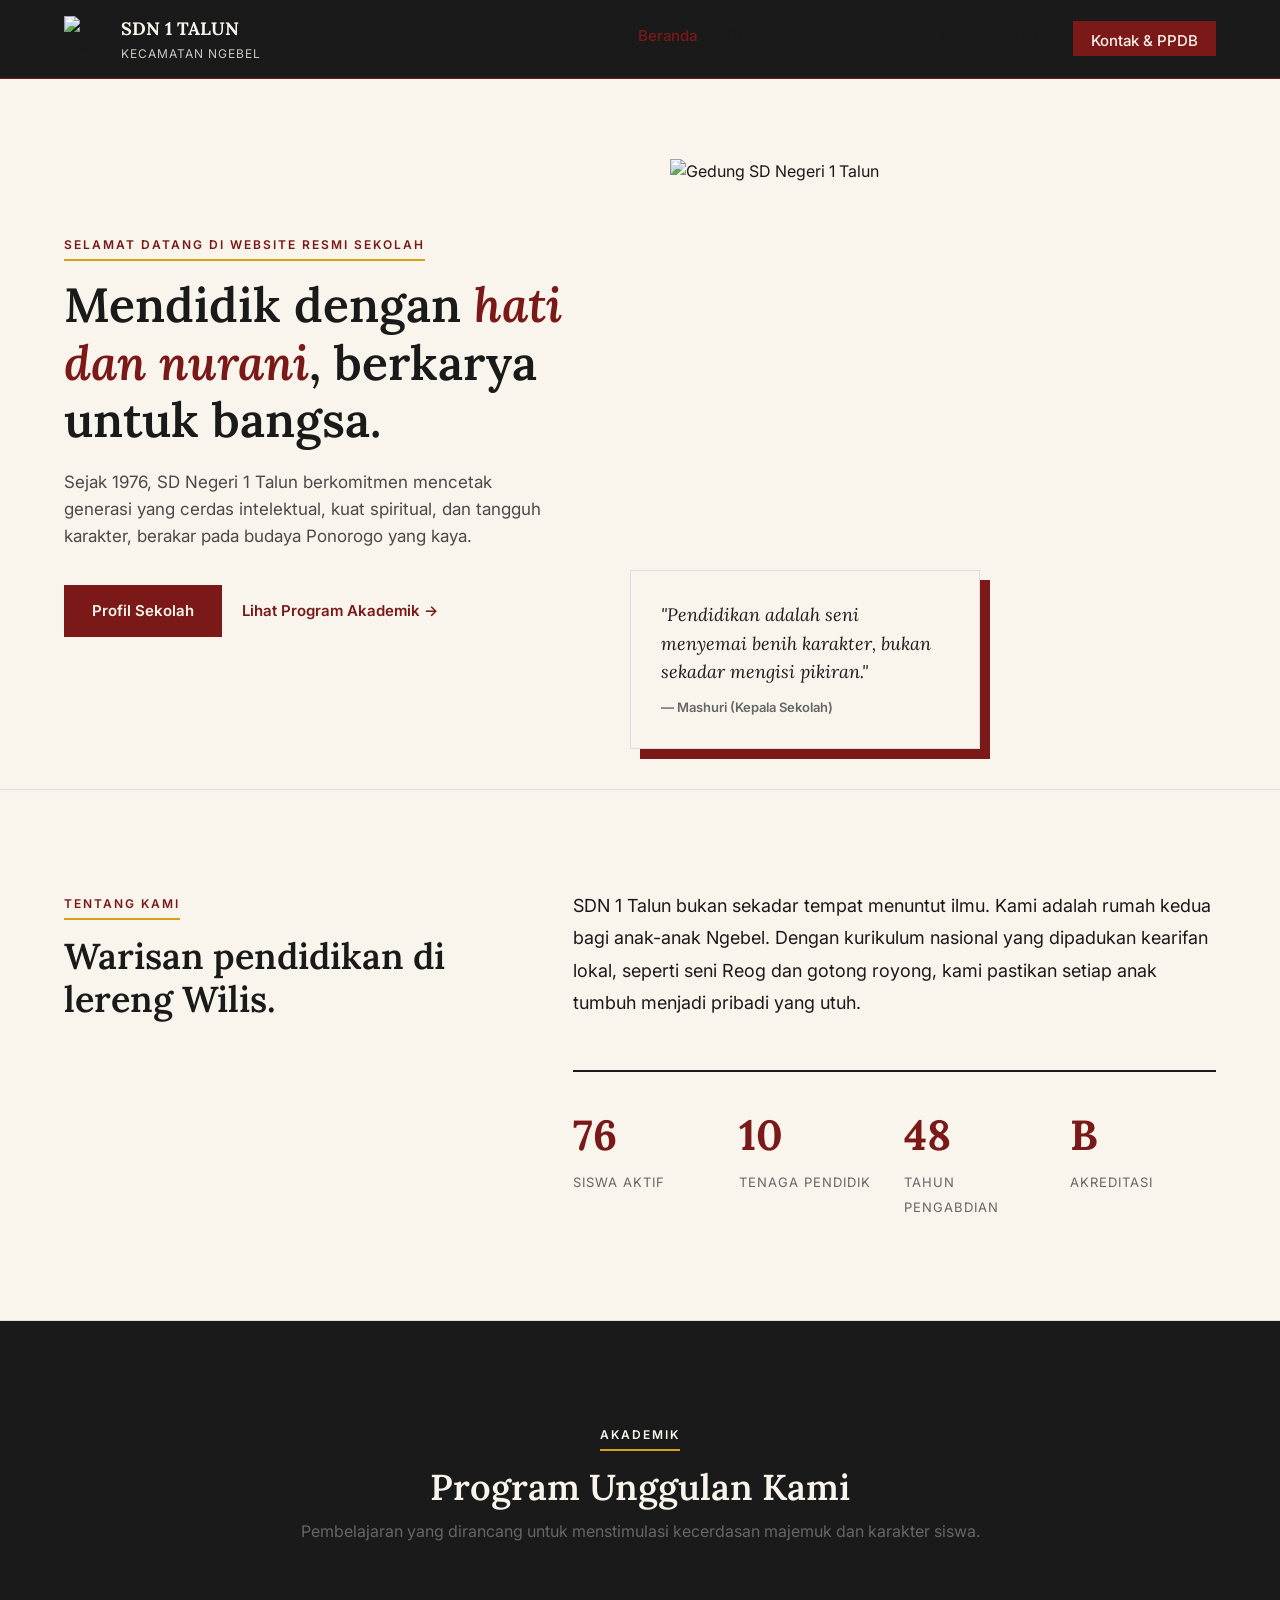
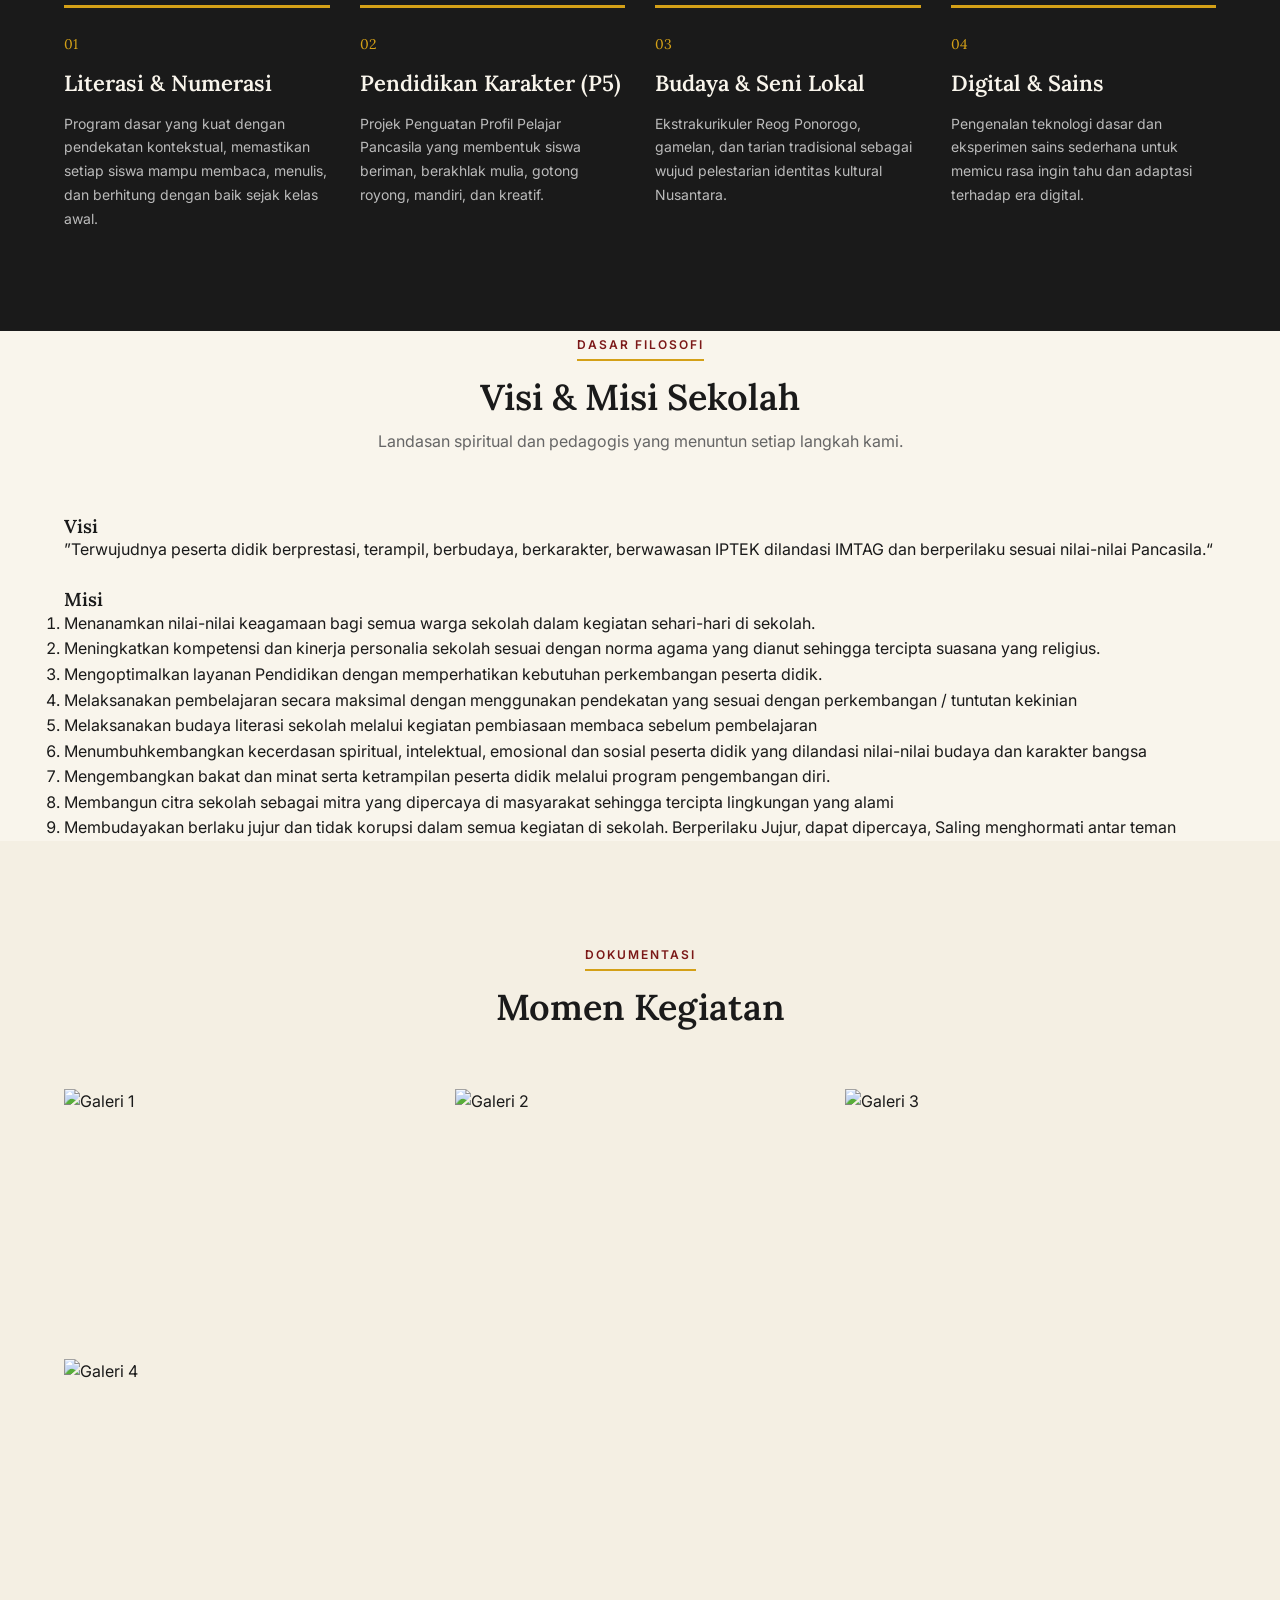
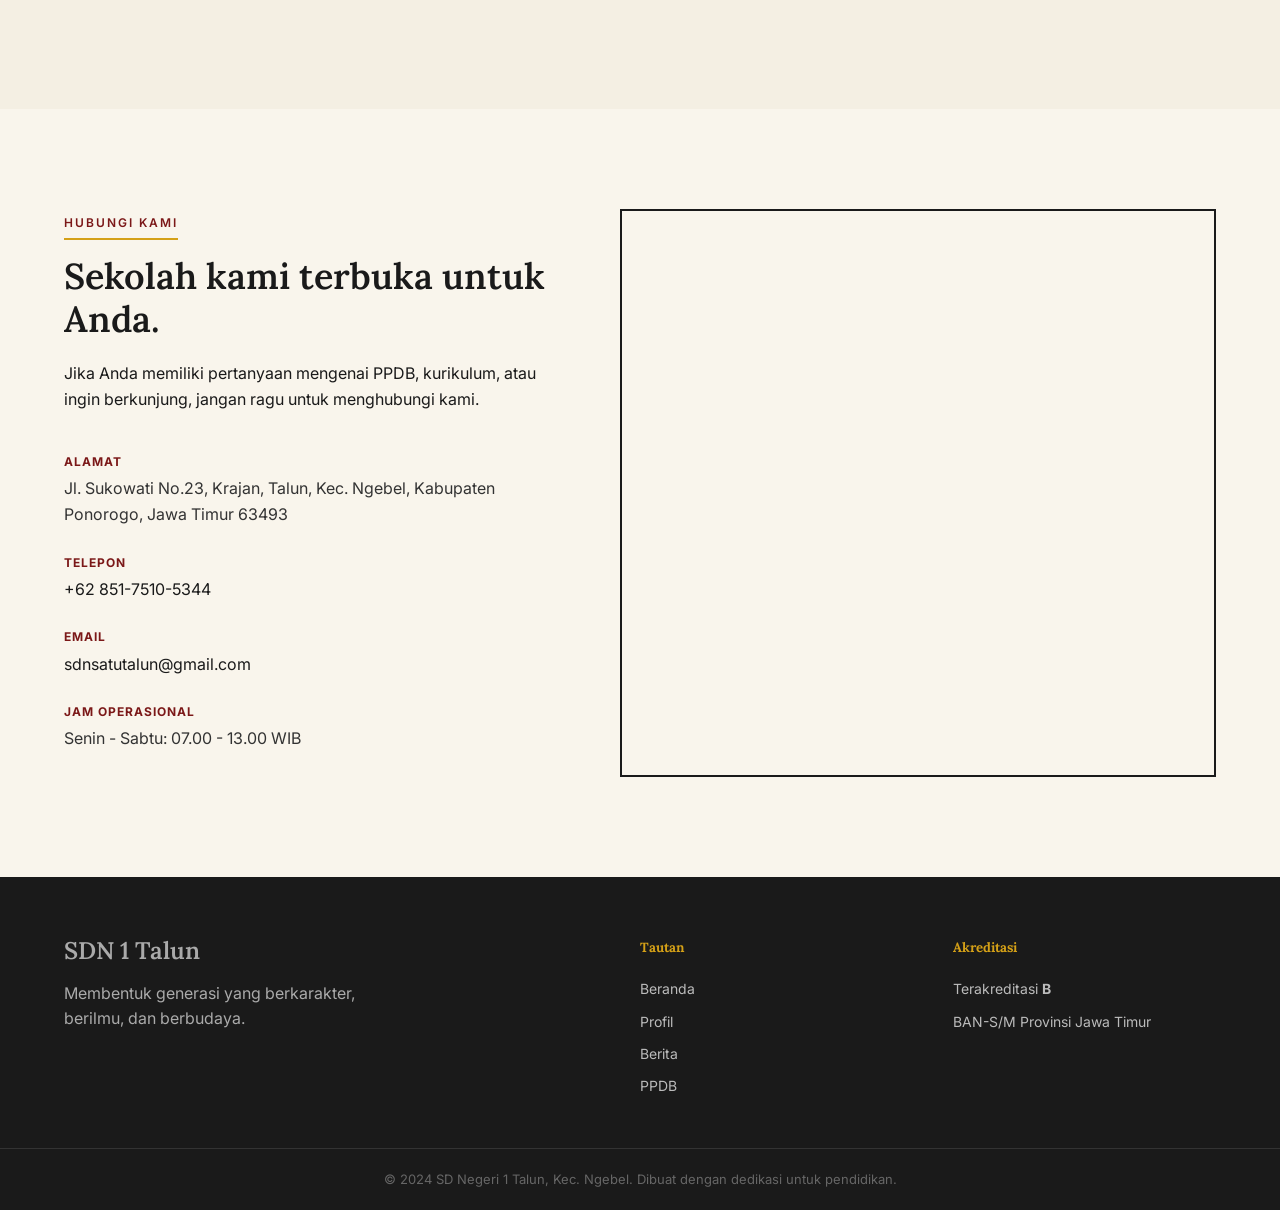
==== index.html @ e132391a "1" ====
<!DOCTYPE html>
<html lang="id">

<head>
    <meta charset="UTF-8">
    <meta name="viewport" content="width=device-width, initial-scale=1.0">
    <title>SDN 1 Talun</title>
    <link rel="shortcut icon" href="https://lh3.googleusercontent.com/sitesv/AG8ngQW7GklNmcKKtQBX5Lgb2UKwhSFupmCoZpFUSxLB5iozH2y2xm9ME1MbkdVJCgBloMUy9-TXyfhgoiQjGH1MMl_TAumVVAb2gvNO-2wnXUWVlOfq5D2-EksTHx06uzEtMQPNWbecD0_1a_1GpFLOr49KL2BVIR-3H0PuNP_QY51zDj7vBJxDh_puuyi-u-I=w16383" type="image/x-icon">
    <link rel="preconnect" href="https://fonts.googleapis.com">
    <link rel="preconnect" href="https://fonts.gstatic.com" crossorigin>
    <link
        href="https://fonts.googleapis.com/css2?family=Lora:ital,wght@0,400;0,500;0,600;0,700;1,400;1,600&family=Inter:wght@300;400;500;600;700&display=swap"
        rel="stylesheet">
    <link rel="stylesheet" href="style.css">
</head>

<body>

    <!-- Header -->
    <header id="header">
        <div class="main-nav">
            <div class="container nav-inner">
                <a href="#" class="brand">
                    <img src="https://lh3.googleusercontent.com/sitesv/AG8ngQW7GklNmcKKtQBX5Lgb2UKwhSFupmCoZpFUSxLB5iozH2y2xm9ME1MbkdVJCgBloMUy9-TXyfhgoiQjGH1MMl_TAumVVAb2gvNO-2wnXUWVlOfq5D2-EksTHx06uzEtMQPNWbecD0_1a_1GpFLOr49KL2BVIR-3H0PuNP_QY51zDj7vBJxDh_puuyi-u-I=w16383" alt="logo">
                    <div class="brand-text">
                        <span class="brand-name">SDN 1 TALUN</span>
                        <span class="brand-sub">Kecamatan Ngebel</span>
                    </div>
                </a>
                <nav class="nav-links" id="navMenu">
                    <a href="#beranda" class="active">Beranda</a>
                    <a href="#profil">Profil</a>
                    <a href="#akademik">Akademik</a>
                    <a href="#visi-misi">Visi & Misi</a>
                    <a href="#galeri">Galeri</a>
                    <a href="#kontak" class="btn-nav-cta">Kontak & PPDB</a>
                </nav>
                <button id="menuToggle" class="menu-toggle" aria-label="Menu">
                    <span></span><span></span><span></span>
                </button>
            </div>
        </div>
    </header>

    <!-- Hero -->
    <section id="beranda" class="hero">
        <div class="container hero-grid">
            <div class="hero-text">
                <span class="eyebrow">Selamat Datang di Website Resmi Sekolah</span>
                <h1>Mendidik dengan <span class="serif-italic">hati dan nurani</span>, berkarya untuk bangsa.</h1>
                <p>Sejak 1976, SD Negeri 1 Talun berkomitmen mencetak generasi yang cerdas intelektual, kuat spiritual,
                    dan tangguh karakter, berakar pada budaya Ponorogo yang kaya.</p>
                <div class="hero-actions">
                    <a href="#profil" class="btn-primary">Profil Sekolah</a>
                    <a href="#akademik" class="btn-text">Lihat Program Akademik →</a>
                </div>
            </div>
            <div class="hero-visual">
                <img src="https://picsum.photos/seed/sdn-talun-building/800/900.jpg" alt="Gedung SD Negeri 1 Talun"
                    class="hero-img-main">
                <div class="hero-quote-card">
                    <p class="quote-text">"Pendidikan adalah seni menyemai benih karakter, bukan sekadar mengisi
                        pikiran."</p>
                    <p class="quote-author">— Mashuri (Kepala Sekolah)</p>
                </div>
            </div>
        </div>
    </section>

    <!-- Intro & Stats -->
    <section id="profil" class="intro-section">
        <div class="container">
            <div class="intro-grid">
                <div class="intro-left">
                    <span class="section-tag">Tentang Kami</span>
                    <h2>Warisan pendidikan di lereng Wilis.</h2>
                </div>
                <div class="intro-right">
                    <p>SDN 1 Talun bukan sekadar tempat menuntut ilmu. Kami adalah rumah kedua bagi anak-anak Ngebel.
                        Dengan kurikulum nasional yang dipadukan kearifan lokal, seperti seni Reog dan gotong royong, kami
                        pastikan setiap anak tumbuh menjadi pribadi yang utuh.</p>
                    <div class="stats-row">
                        <div class="stat-item">
                            <span class="stat-num" data-target="136">0</span>
                            <span class="stat-label">Siswa Aktif</span>
                        </div>
                        <div class="stat-item">
                            <span class="stat-num" data-target="10">0</span>
                            <span class="stat-label">Tenaga Pendidik</span>
                        </div>
                        <div class="stat-item">
                            <span class="stat-num" data-target="48">0</span>
                            <span class="stat-label">Tahun Pengabdian</span>
                        </div>
                        <div class="stat-item">
                            <span class="stat-static">B</span>
                            <span class="stat-label">Akreditasi</span>
                        </div>
                    </div>
                </div>
            </div>
        </div>
    </section>

    <!-- Akademik / Program -->
    <section id="akademik" class="academic-section">
        <div class="container">
            <div class="section-header">
                <span class="section-tag">Akademik</span>
                <h2>Program Unggulan Kami</h2>
                <p>Pembelajaran yang dirancang untuk menstimulasi kecerdasan majemuk dan karakter siswa.</p>
            </div>

            <div class="program-grid">
                <article class="program-item">
                    <span class="program-num">01</span>
                    <h3>Literasi & Numerasi</h3>
                    <p>Program dasar yang kuat dengan pendekatan kontekstual, memastikan setiap siswa mampu membaca,
                        menulis, dan berhitung dengan baik sejak kelas awal.</p>
                </article>
                <article class="program-item">
                    <span class="program-num">02</span>
                    <h3>Pendidikan Karakter (P5)</h3>
                    <p>Projek Penguatan Profil Pelajar Pancasila yang membentuk siswa beriman, berakhlak mulia, gotong
                        royong, mandiri, dan kreatif.</p>
                </article>
                <article class="program-item">
                    <span class="program-num">03</span>
                    <h3>Budaya & Seni Lokal</h3>
                    <p>Ekstrakurikuler Reog Ponorogo, gamelan, dan tarian tradisional sebagai wujud pelestarian
                        identitas kultural Nusantara.</p>
                </article>
                <article class="program-item">
                    <span class="program-num">04</span>
                    <h3>Digital & Sains</h3>
                    <p>Pengenalan teknologi dasar dan eksperimen sains sederhana untuk memicu rasa ingin tahu dan
                        adaptasi terhadap era digital.</p>
                </article>
            </div>
        </div>
    </section>

    <!-- VISI MISI -->
    <section id="visi-misi" class="vm-section">
        <div class="container">
            <div class="section-header">
                <span class="section-tag">Dasar Filosofi</span>
                <h2>Visi & Misi Sekolah</h2>
                <p>Landasan spiritual dan pedagogis yang menuntun setiap langkah kami.</p>
            </div>
            <div class="vm-grid">
                <div class="vm-card">
                    <h3>Visi</h3>
                    <p>”Terwujudnya peserta didik berprestasi, terampil, berbudaya, berkarakter, berwawasan IPTEK dilandasi IMTAG dan berperilaku sesuai nilai-nilai Pancasila.“ </p>
                </div><br>
                <div class="vm-card">
                    <h3>Misi</h3>
                    <ol>
                        <li>Menanamkan nilai-nilai keagamaan bagi semua warga sekolah dalam kegiatan sehari-hari di sekolah.</li>
                        <li>Meningkatkan kompetensi dan kinerja personalia sekolah sesuai dengan norma agama yang dianut sehingga tercipta suasana yang religius.</li>
                        <li>Mengoptimalkan layanan Pendidikan dengan memperhatikan kebutuhan perkembangan peserta didik.</li>
                        <li>Melaksanakan pembelajaran secara maksimal dengan menggunakan pendekatan yang sesuai dengan perkembangan / tuntutan kekinian</li>
                        <li>Melaksanakan budaya literasi sekolah melalui kegiatan pembiasaan membaca sebelum pembelajaran</li>
                        <li>Menumbuhkembangkan kecerdasan spiritual, intelektual, emosional dan sosial peserta didik yang dilandasi nilai-nilai budaya dan karakter bangsa</li>
                        <li>Mengembangkan bakat dan minat serta ketrampilan peserta didik melalui program pengembangan diri.</li>
                        <li>Membangun citra sekolah sebagai mitra yang dipercaya di masyarakat sehingga tercipta lingkungan yang alami</li>
                        <li>Membudayakan berlaku jujur dan tidak korupsi dalam semua kegiatan di sekolah. Berperilaku Jujur, dapat dipercaya, Saling menghormati antar teman</li>
                    </ol>
                </div>
            </div>
        </div>
    </section>

    <!-- Galeri -->
    <section id="galeri" class="gallery-section">
        <div class="container">
            <div class="section-header">
                <span class="section-tag">Dokumentasi</span>
                <h2>Momen Kegiatan</h2>
            </div>
            <div class="gallery-grid">
                <div class="gallery-item"><img src="img/1.png" alt="Galeri 1"></div>
                <div class="gallery-item"><img src="https://picsum.photos/seed/gal-2/600/400.jpg" alt="Galeri 2"></div>
                <div class="gallery-item"><img src="https://picsum.photos/seed/gal-3/600/400.jpg" alt="Galeri 3"></div>
                <div class="gallery-item"><img src="img/4.png" alt="Galeri 4"></div>
            </div>
        </div>
    </section>

    <!-- Kontak -->
    <section id="kontak" class="contact-section">
        <div class="container contact-grid">
            <div class="contact-info">
                <span class="section-tag">Hubungi Kami</span>
                <h2>Sekolah kami terbuka untuk Anda.</h2>
                <p>Jika Anda memiliki pertanyaan mengenai PPDB, kurikulum, atau ingin berkunjung, jangan ragu untuk
                    menghubungi kami.</p>

                <ul class="contact-list">
                    <li>
                        <strong>Alamat</strong>
                        <span>Jl. Sukowati No.23, Krajan, Talun, Kec. Ngebel, Kabupaten Ponorogo, Jawa Timur
                            63493</span>
                    </li>
                    <li>
                        <strong>Telepon</strong>
                        <a href="http://wa.me/+6285175105344">+62 851-7510-5344</a>
                    </li>
                    <li>
                        <strong>Email</strong>
                        <a href="mailto:sdnsatutalun@gmail.com">sdnsatutalun@gmail.com</a>
                    </li>
                    <li>
                        <strong>Jam Operasional</strong>
                        <span>Senin - Sabtu: 07.00 - 13.00 WIB</span>
                    </li>
                </ul>
            </div>
            <div class="map-frame">
                <iframe
                    src="https://www.google.com/maps/embed?pb=!1m14!1m8!1m3!1d7905.531782054189!2d111.64542000000002!3d-7.814588!3m2!1i1024!2i768!4f13.1!3m3!1m2!1s0x2e79a7c59b2feb15%3A0x2864a731b36f4b9f!2sSDN%201%20TALUN!5e0!3m2!1sen!2sus!4v1785518154920!5m2!1sen!2sus"
                    allowfullscreen="" loading="lazy" referrerpolicy="strict-origin-when-cross-origin"></iframe>
            </div>
        </div>
    </section>

    <!-- Footer -->
    <footer>
        <div class="container footer-inner">
            <div class="footer-brand">
                <p class="footer-logo">SDN 1 Talun</p>
                <p>Membentuk generasi yang berkarakter, berilmu, dan berbudaya.</p>
            </div>
            <div class="footer-links">
                <h5>Tautan</h5>
                <a href="#beranda">Beranda</a>
                <a href="#profil">Profil</a>
                <a href="#berita">Berita</a>
                <a href="#kontak">PPDB</a>
            </div>
            <div class="footer-links">
                <h5>Akreditasi</h5>
                <span>Terakreditasi <strong>B</strong></span>
                <span>BAN-S/M Provinsi Jawa Timur</span>
            </div>
        </div>
        <div class="footer-bottom">
            <div class="container">
                <p>© 2024 SD Negeri 1 Talun, Kec. Ngebel. Dibuat dengan dedikasi untuk pendidikan.</p>
            </div>
        </div>
    </footer>

    <script src="script.js"></script>
</body>

</html>
---- style.css ----
/* Reset & Base */
* {
    margin: 0;
    padding: 0;
    box-sizing: border-box;
}

html {
    scroll-behavior: smooth;
}

body {
    font-family: 'Inter', sans-serif;
    background-color: #F9F5EC;
    /* Warna kertas/krem alami */
    color: #1A1A1A;
    line-height: 1.6;
    -webkit-font-smoothing: antialiased;
}

.container {
    width: 90%;
    max-width: 1200px;
    margin: 0 auto;
}

img {
    max-width: 100%;
    display: block;
}

a {
    text-decoration: none;
    color: inherit;
}

/* Typography */
h1,
h2,
h3,
h4,
.footer-logo {
    font-family: 'Lora', serif;
    font-weight: 600;
    line-height: 1.2;
    color: #1A1A1A;
}

.serif-italic {
    font-style: italic;
    color: #7B1818;
}

.eyebrow,
.section-tag {
    font-size: 12px;
    text-transform: uppercase;
    letter-spacing: 2px;
    font-weight: 600;
    color: #7B1818;
    display: inline-block;
    margin-bottom: 15px;
    border-bottom: 2px solid #D4A017;
    padding-bottom: 5px;
}

/* Header */
header {
    position: sticky;
    top: 0;
    z-index: 100;
}

.main-nav {
    background: #1A1A1A;
    border-bottom: 1px solid #7B1818;
}

.nav-inner {
    display: flex;
    justify-content: space-between;
    align-items: center;
    padding: 15px 0;
}

.brand {
    display: flex;
    align-items: center;
    gap: 12px;
}

.brand-logo,
.brand img {
    width: 45px;
    height: 45px;
    object-fit: contain;
}

.brand-text {
    display: flex;
    flex-direction: column;
}

.brand-name {
    font-family: 'Lora', serif;
    font-weight: 700;
    font-size: 18px;
    color: #F9F5EC;
}

.brand-sub {
    font-size: 12px;
    color: #F9F5EC;
    opacity: 0.8;
    text-transform: uppercase;
    letter-spacing: 1px;
}

.nav-links {
    display: flex;
    align-items: center;
    gap: 30px;
}

.nav-links a {
    font-size: 15px;
    font-weight: 500;
    color: #1A1A1A;
    transition: 0.2s;
    border-bottom: 2px solid transparent;
    padding-bottom: 3px;
}

.nav-links a:hover {
    color: #7B1818;
    border-color: #D4A017;
}

.nav-links a.active {
    color: #7B1818;
}

.btn-nav-cta {
    background: #7B1818;
    color: #F9F5EC !important;
    padding: 8px 18px;
    border: none !important;
}

.btn-nav-cta:hover {
    background: #1A1A1A;
    color: #D4A017 !important;
}

.menu-toggle {
    display: none;
    flex-direction: column;
    gap: 5px;
    background: none;
    border: none;
    cursor: pointer;
}

.menu-toggle span {
    width: 25px;
    height: 3px;
    background: #F9F5EC;
}

/* Hero */
.hero {
    padding: 80px 0;
    border-bottom: 1px solid #ddd;
}

.hero-grid {
    display: grid;
    grid-template-columns: 1fr 1fr;
    gap: 60px;
    align-items: center;
}

.hero-text h1 {
    font-size: 48px;
    margin-bottom: 20px;
}

.hero-text p {
    font-size: 17px;
    color: #4A4A4A;
    margin-bottom: 35px;
    max-width: 90%;
}

.hero-actions {
    display: flex;
    gap: 20px;
    align-items: center;
}

.btn-primary {
    background: #7B1818;
    color: #F9F5EC;
    padding: 14px 28px;
    font-weight: 600;
    font-size: 15px;
    transition: 0.2s;
}

.btn-primary:hover {
    background: #1A1A1A;
}

.btn-text {
    font-weight: 600;
    color: #7B1818;
    font-size: 15px;
}

.hero-visual {
    position: relative;
}

.hero-img-main {
    width: 100%;
    height: 550px;
    object-fit: cover;
    filter: grayscale(20%);
}

.hero-quote-card {
    position: absolute;
    bottom: -40px;
    left: -40px;
    background: #F9F5EC;
    padding: 30px;
    max-width: 350px;
    border: 1px solid #ddd;
    box-shadow: 10px 10px 0 #7B1818;
}

.quote-text {
    font-family: 'Lora', serif;
    font-style: italic;
    font-size: 18px;
    margin-bottom: 10px;
}

.quote-author {
    font-size: 13px;
    font-weight: 600;
    color: #666;
}

/* Intro / Stats */
.intro-section {
    padding: 100px 0;
    border-bottom: 1px solid #ddd;
}

.intro-grid {
    display: grid;
    grid-template-columns: 1fr 1.5fr;
    gap: 80px;
}

.intro-left h2 {
    font-size: 36px;
}

.intro-right p {
    font-size: 18px;
    margin-bottom: 50px;
    line-height: 1.8;
}

.stats-row {
    display: grid;
    grid-template-columns: repeat(4, 1fr);
    gap: 20px;
    border-top: 2px solid #1A1A1A;
    padding-top: 30px;
}

.stat-num {
    font-family: 'Lora', serif;
    font-size: 42px;
    font-weight: 700;
    color: #7B1818;
    display: block;
}

.stat-static {
    font-family: 'Lora', serif;
    font-size: 42px;
    font-weight: 700;
    color: #7B1818;
    display: block;
}

.stat-label {
    font-size: 13px;
    text-transform: uppercase;
    letter-spacing: 1px;
    color: #666;
}

/* Section Header */
.section-header {
    text-align: center;
    margin-bottom: 60px;
}

.section-header h2 {
    font-size: 36px;
    margin-bottom: 10px;
}

.section-header p {
    color: #666;
    font-size: 16px;
}

/* Academic */
.academic-section {
    padding: 100px 0;
    background: #1A1A1A;
    color: #F9F5EC;
}

.academic-section h2,
.academic-section .section-tag {
    color: #F9F5EC;
}

.academic-section .section-tag {
    border-color: #D4A017;
}

.program-grid {
    display: grid;
    grid-template-columns: repeat(4, 1fr);
    gap: 30px;
}

.program-item {
    border-top: 3px solid #D4A017;
    padding-top: 25px;
}

.program-num {
    font-family: 'Lora', serif;
    font-size: 14px;
    color: #D4A017;
    display: block;
    margin-bottom: 15px;
}

.program-item h3 {
    font-size: 22px;
    margin-bottom: 15px;
    color: #F9F5EC;
}

.program-item p {
    font-size: 14px;
    color: #bbb;
    line-height: 1.7;
}

/* News */
.news-section {
    padding: 100px 0;
}

.news-grid {
    display: grid;
    grid-template-columns: 1.5fr 1fr;
    gap: 50px;
}

.news-featured img {
    height: 400px;
    object-fit: cover;
    margin-bottom: 20px;
}

.news-date {
    font-size: 12px;
    color: #7B1818;
    font-weight: 600;
    text-transform: uppercase;
    letter-spacing: 1px;
    display: block;
    margin-bottom: 10px;
}

.news-featured h3 {
    font-size: 28px;
    margin-bottom: 15px;
}

.news-featured p {
    color: #4A4A4A;
    margin-bottom: 20px;
}

.news-list {
    display: flex;
    flex-direction: column;
    gap: 30px;
    border-left: 1px solid #ddd;
    padding-left: 40px;
}

.news-item {
    padding-bottom: 30px;
    border-bottom: 1px solid #ddd;
}

.news-item:last-child {
    border-bottom: none;
}

.news-item h4 {
    font-size: 20px;
    margin: 10px 0;
}

.news-item p {
    font-size: 14px;
    color: #4A4A4A;
}

/* Gallery */
.gallery-section {
    padding: 100px 0;
    background: #F4EFE3;
}

.gallery-grid {
    display: grid;
    grid-template-columns: repeat(3, 1fr);
    grid-auto-rows: 250px;
    gap: 20px;
}

.gallery-item {
    overflow: hidden;
    aspect-ratio: 3/2;
}

.gallery-item img {
    width: 100%;
    height: 100%;
    object-fit: cover;
    transition: transform 0.5s;
}

.gallery-item:hover img {
    transform: scale(1.05);
}

.gallery-tall {
    grid-row: span 2;
}

.gallery-wide {
    grid-column: span 2;
}

/* Contact */
.contact-section {
    padding: 100px 0;
}

.contact-grid {
    display: grid;
    grid-template-columns: 1fr 1.2fr;
    gap: 60px;
}

.contact-info h2 {
    font-size: 36px;
    margin-bottom: 20px;
}

.contact-list {
    list-style: none;
    margin-top: 40px;
}

.contact-list li {
    margin-bottom: 25px;
    display: flex;
    flex-direction: column;
}

.contact-list strong {
    font-size: 12px;
    text-transform: uppercase;
    letter-spacing: 1px;
    color: #7B1818;
    margin-bottom: 5px;
}

.contact-list span {
    font-size: 16px;
    color: #333;
}

.map-frame {
    height: 100%;
    min-height: 400px;
    border: 2px solid #1A1A1A;
}

.map-frame iframe {
    width: 100%;
    height: 100%;
    border: 0;
}

/* Footer */
footer {
    background: #1A1A1A;
    color: #F9F5EC;
    padding-top: 60px;
}

.footer-inner {
    display: grid;
    grid-template-columns: 2fr 1fr 1fr;
    gap: 50px;
    padding-bottom: 40px;
}

.footer-logo {
    font-size: 24px;
    margin-bottom: 15px;
    color: #F9F5EC;
}

.footer-brand p {
    color: #aaa;
    max-width: 300px;
}

.footer-links h5 {
    font-family: 'Lora', serif;
    margin-bottom: 20px;
    color: #D4A017;
}

.footer-links a,
.footer-links span {
    display: block;
    color: #bbb;
    margin-bottom: 10px;
    font-size: 14px;
}

.footer-links a:hover {
    color: #F9F5EC;
}

.footer-bottom {
    border-top: 1px solid #333;
    padding: 20px 0;
}

.footer-bottom p {
    font-size: 13px;
    color: #666;
    text-align: center;
}

/* Responsive */
@media (max-width: 900px) {
    .top-bar-inner span:nth-child(1) {
        display: none;
    }

    .nav-links {
        position: absolute;
        top: 100%;
        left: 0;
        width: 100%;
        background: #F9F5EC;
        flex-direction: column;
        padding: 20px;
        gap: 20px;
        border-bottom: 1px solid #ddd;
        display: none;
    }

    .nav-links.active {
        display: flex;
    }

    .menu-toggle {
        display: flex;
    }

    .hero-grid,
    .intro-grid,
    .news-grid,
    .contact-grid,
    .footer-inner {
        grid-template-columns: 1fr;
        gap: 40px;
    }

    .hero-text h1 {
        font-size: 36px;
    }

    .hero-quote-card {
        left: 0;
        bottom: -20px;
        box-shadow: 5px 5px 0 #7B1818;
    }

    .stats-row {
        grid-template-columns: 1fr 1fr;
        gap: 30px;
    }

    .program-grid {
        grid-template-columns: 1fr 1fr;
    }

    .gallery-grid {
        grid-template-columns: 1fr 1fr;
    }

    .gallery-wide {
        grid-column: span 1;
    }

    .news-list {
        border-left: none;
        padding-left: 0;
    }
}

section[id] {
    scroll-margin-top: 90px; /* Memberi jarak agar tidak tertutup header saat di-scroll */
}
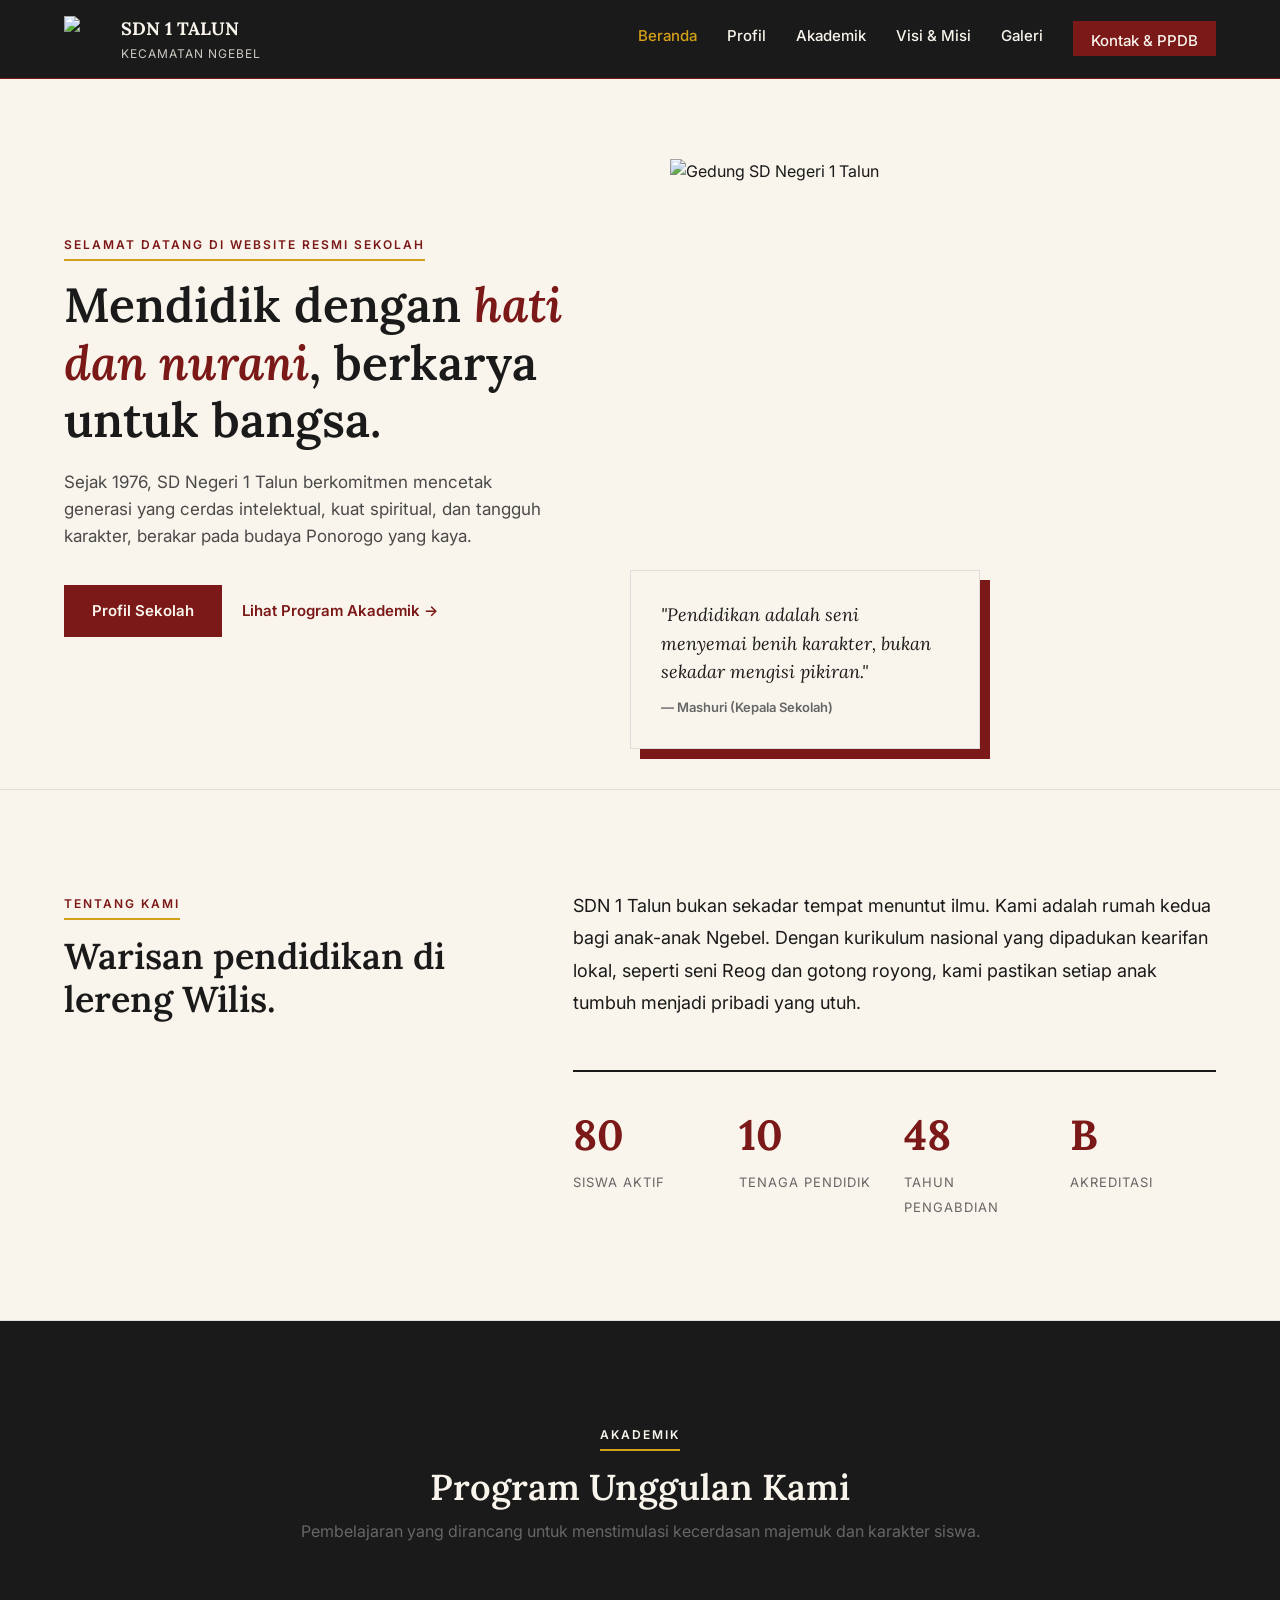
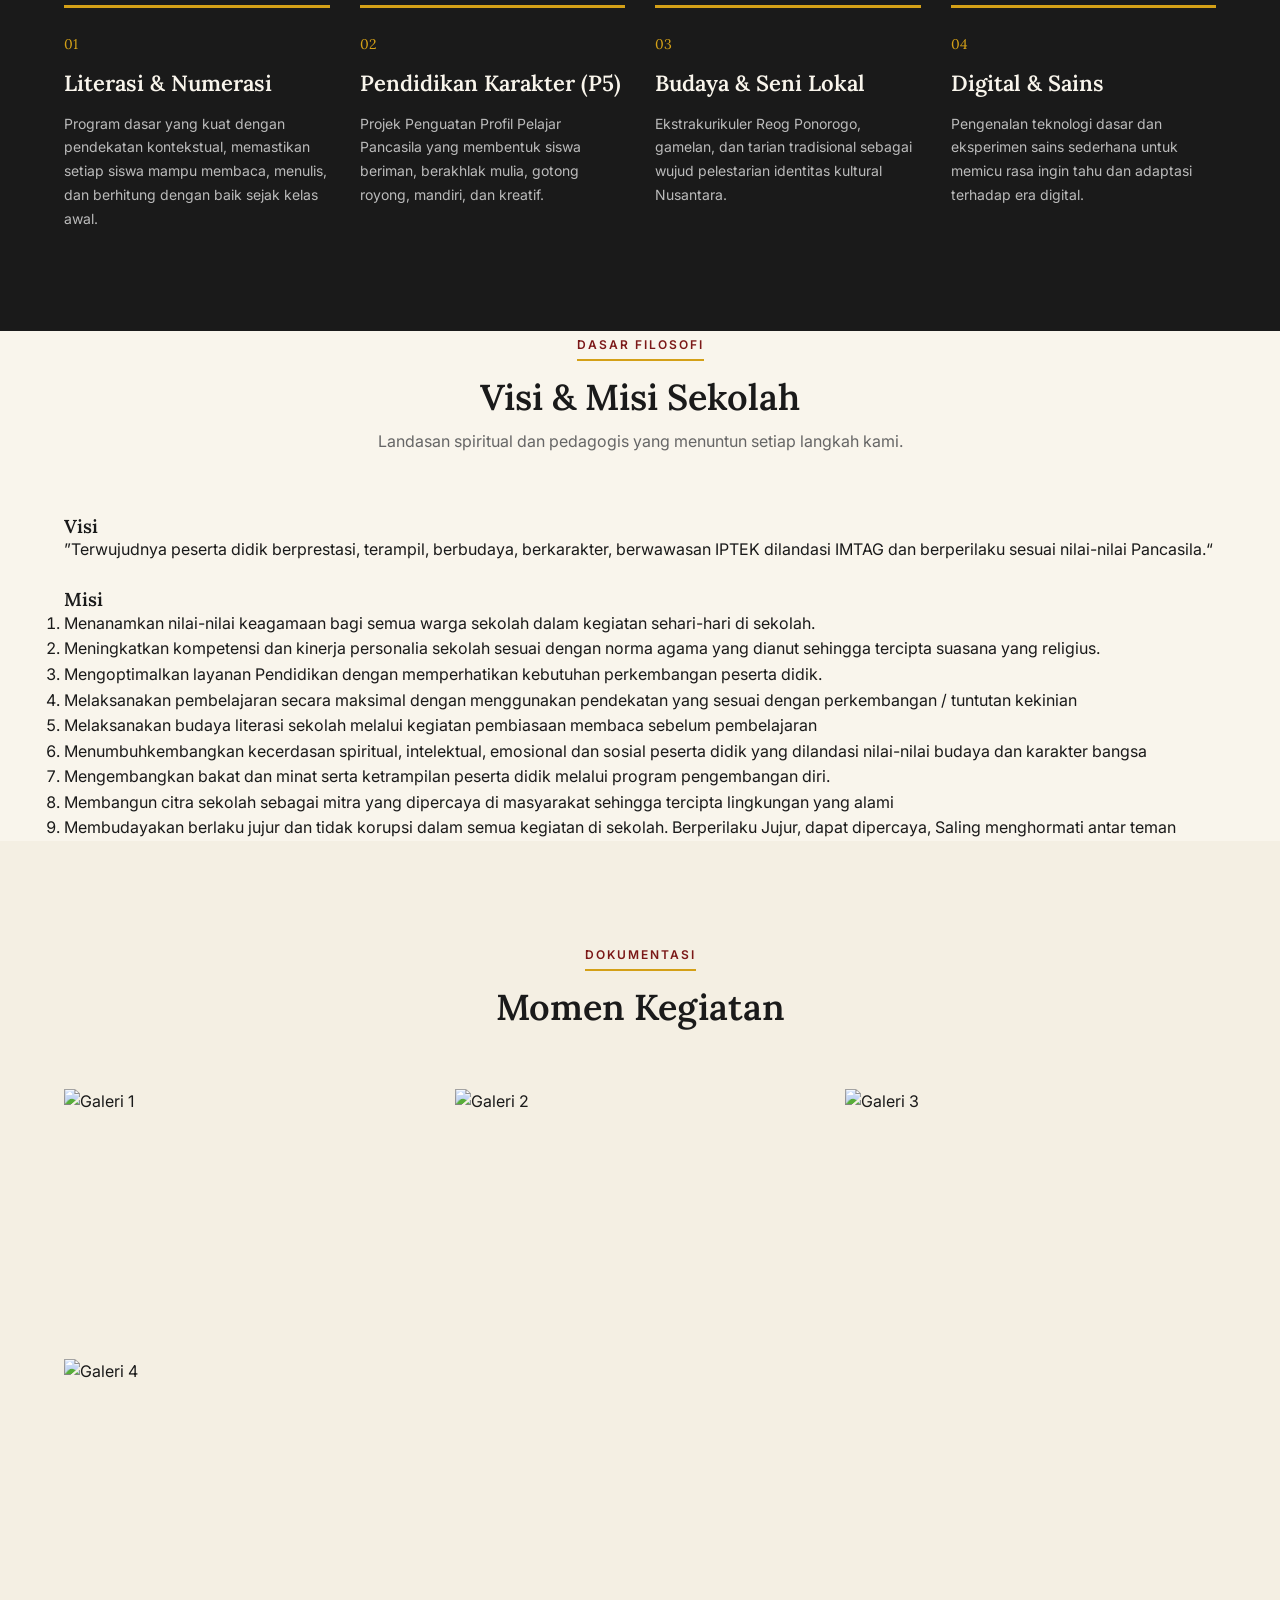
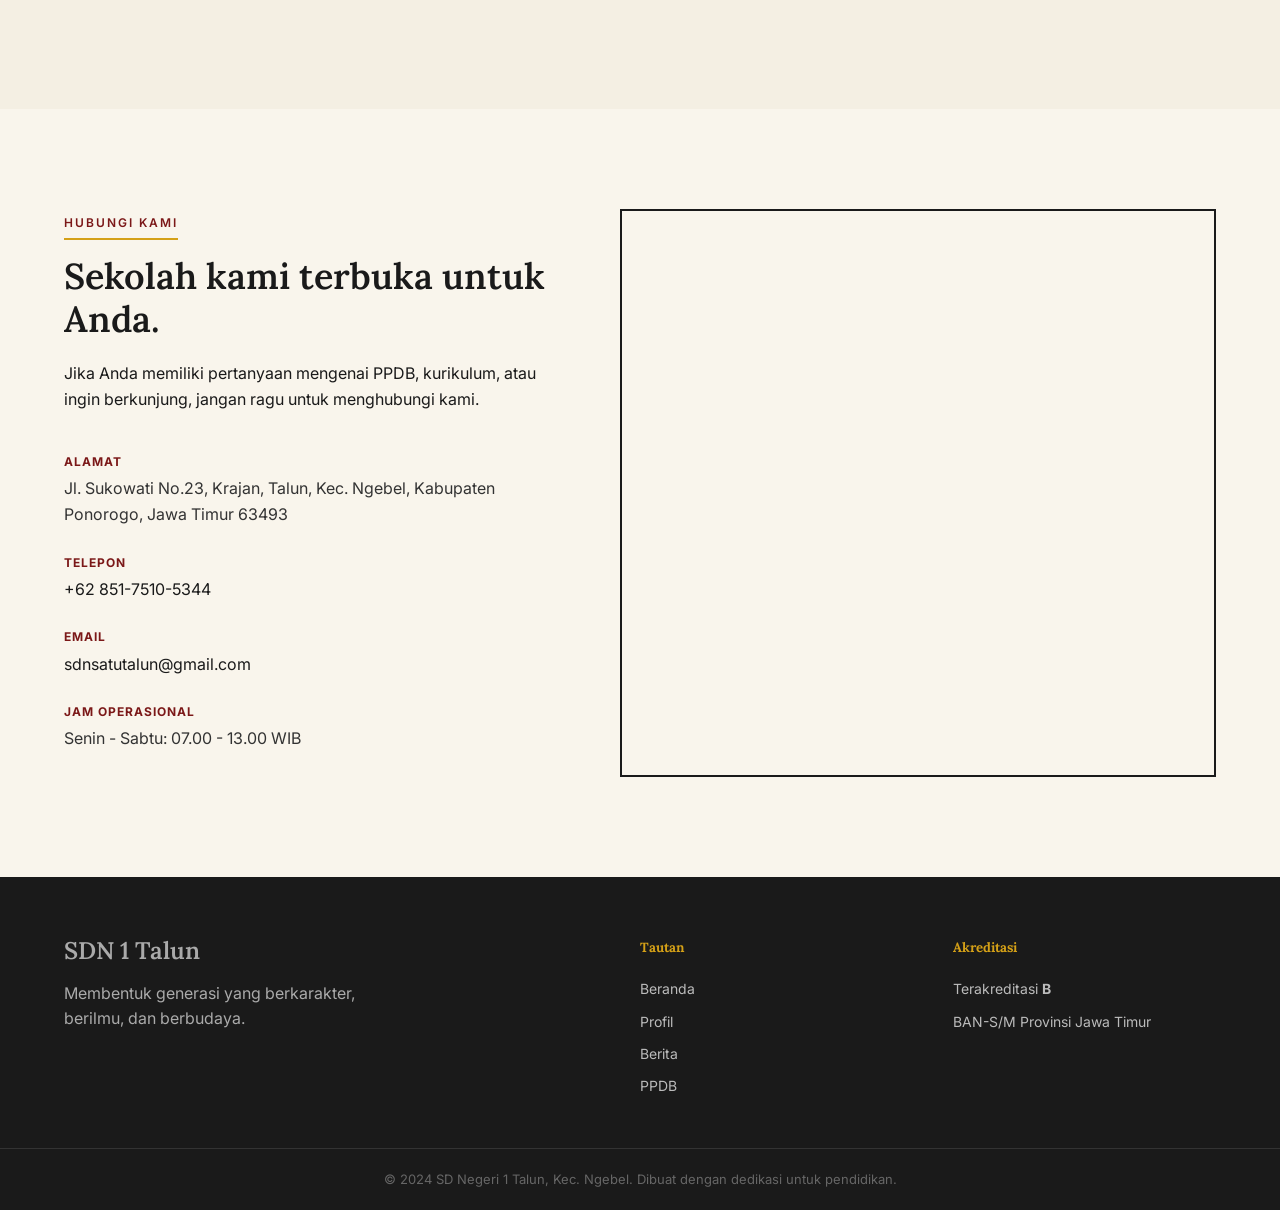
==== commit 4069487a: "mobile nav" ====
--- a/index.html
+++ b/index.html
@@ -27,7 +27,7 @@
                         <span class="brand-sub">Kecamatan Ngebel</span>
                     </div>
                 </a>
-                <nav class="nav-links" id="navMenu">
+                <nav class="nav-links">
                     <a href="#beranda" class="active">Beranda</a>
                     <a href="#profil">Profil</a>
                     <a href="#akademik">Akademik</a>
@@ -38,6 +38,14 @@
                 <button id="menuToggle" class="menu-toggle" aria-label="Menu">
                     <span></span><span></span><span></span>
                 </button>
+                <nav class="nav-links-mobile" id="navMenu">
+                    <a href="#beranda" class="active">Beranda</a>
+                    <a href="#profil">Profil</a>
+                    <a href="#akademik">Akademik</a>
+                    <a href="#visi-misi">Visi & Misi</a>
+                    <a href="#galeri">Galeri</a>
+                    <a href="#kontak" class="btn-nav-cta">Kontak & PPDB</a>
+                </nav>
             </div>
         </div>
     </header>
--- a/style.css
+++ b/style.css
@@ -81,6 +81,7 @@
     justify-content: space-between;
     align-items: center;
     padding: 15px 0;
+    position: relative; /* Penting untuk posisi menu mobile */
 }
 
 .brand {
@@ -116,6 +117,7 @@
     letter-spacing: 1px;
 }
 
+/* Navigasi Desktop (Default) */
 .nav-links {
     display: flex;
     align-items: center;
@@ -125,19 +127,19 @@
 .nav-links a {
     font-size: 15px;
     font-weight: 500;
-    color: #1A1A1A;
+    color: #F9F5EC;
     transition: 0.2s;
     border-bottom: 2px solid transparent;
     padding-bottom: 3px;
 }
 
 .nav-links a:hover {
-    color: #7B1818;
+    color: #D4A017;
     border-color: #D4A017;
 }
 
 .nav-links a.active {
-    color: #7B1818;
+    color: #D4A017;
 }
 
 .btn-nav-cta {
@@ -148,10 +150,11 @@
 }
 
 .btn-nav-cta:hover {
-    background: #1A1A1A;
-    color: #D4A017 !important;
-}
-
+    background: #D4A017;
+    color: #1A1A1A !important;
+}
+
+/* Elemen Mobile (Disembunyikan di Desktop) */
 .menu-toggle {
     display: none;
     flex-direction: column;
@@ -164,7 +167,11 @@
 .menu-toggle span {
     width: 25px;
     height: 3px;
-    background: #F9F5EC;
+    background: #F9F5EC; /* Warna hamburger putih krem agar cocok dengan header gelap */
+}
+
+.nav-links-mobile {
+    display: none; /* Disembunyikan di desktop */
 }
 
 /* Hero */
@@ -577,70 +584,52 @@
 
 /* Responsive */
 @media (max-width: 900px) {
-    .top-bar-inner span:nth-child(1) {
+    /* Sembunyikan menu desktop */
+    .nav-links {
         display: none;
     }
 
-    .nav-links {
+    /* Tampilkan tombol hamburger */
+    .menu-toggle {
+        display: flex;
+    }
+
+    /* Gaya menu mobile saat dibuka */
+    .nav-links-mobile {
         position: absolute;
         top: 100%;
         left: 0;
         width: 100%;
-        background: #F9F5EC;
+        background: #1A1A1A; /* Samakan dengan header */
         flex-direction: column;
         padding: 20px;
-        gap: 20px;
-        border-bottom: 1px solid #ddd;
+        gap: 15px;
+        border-bottom: 3px solid #7B1818;
+        border-top: 1px solid #333;
         display: none;
+        z-index: 99;
     }
 
-    .nav-links.active {
-        display: flex;
+    .nav-links-mobile.active {
+        display: flex; /* Muncul saat hamburger diklik */
     }
 
-    .menu-toggle {
-        display: flex;
+    .nav-links-mobile a {
+        font-size: 16px;
+        font-weight: 500;
+        color: #F9F5EC;
+        padding: 10px 0;
+        border-bottom: 1px solid #333;
     }
 
-    .hero-grid,
-    .intro-grid,
-    .news-grid,
-    .contact-grid,
-    .footer-inner {
-        grid-template-columns: 1fr;
-        gap: 40px;
+    .nav-links-mobile a.active {
+        color: #D4A017;
     }
 
-    .hero-text h1 {
-        font-size: 36px;
-    }
-
-    .hero-quote-card {
-        left: 0;
-        bottom: -20px;
-        box-shadow: 5px 5px 0 #7B1818;
-    }
-
-    .stats-row {
-        grid-template-columns: 1fr 1fr;
-        gap: 30px;
-    }
-
-    .program-grid {
-        grid-template-columns: 1fr 1fr;
-    }
-
-    .gallery-grid {
-        grid-template-columns: 1fr 1fr;
-    }
-
-    .gallery-wide {
-        grid-column: span 1;
-    }
-
-    .news-list {
-        border-left: none;
-        padding-left: 0;
+    .nav-links-mobile .btn-nav-cta {
+        margin-top: 10px;
+        text-align: center;
+        border-bottom: none !important;
     }
 }
 
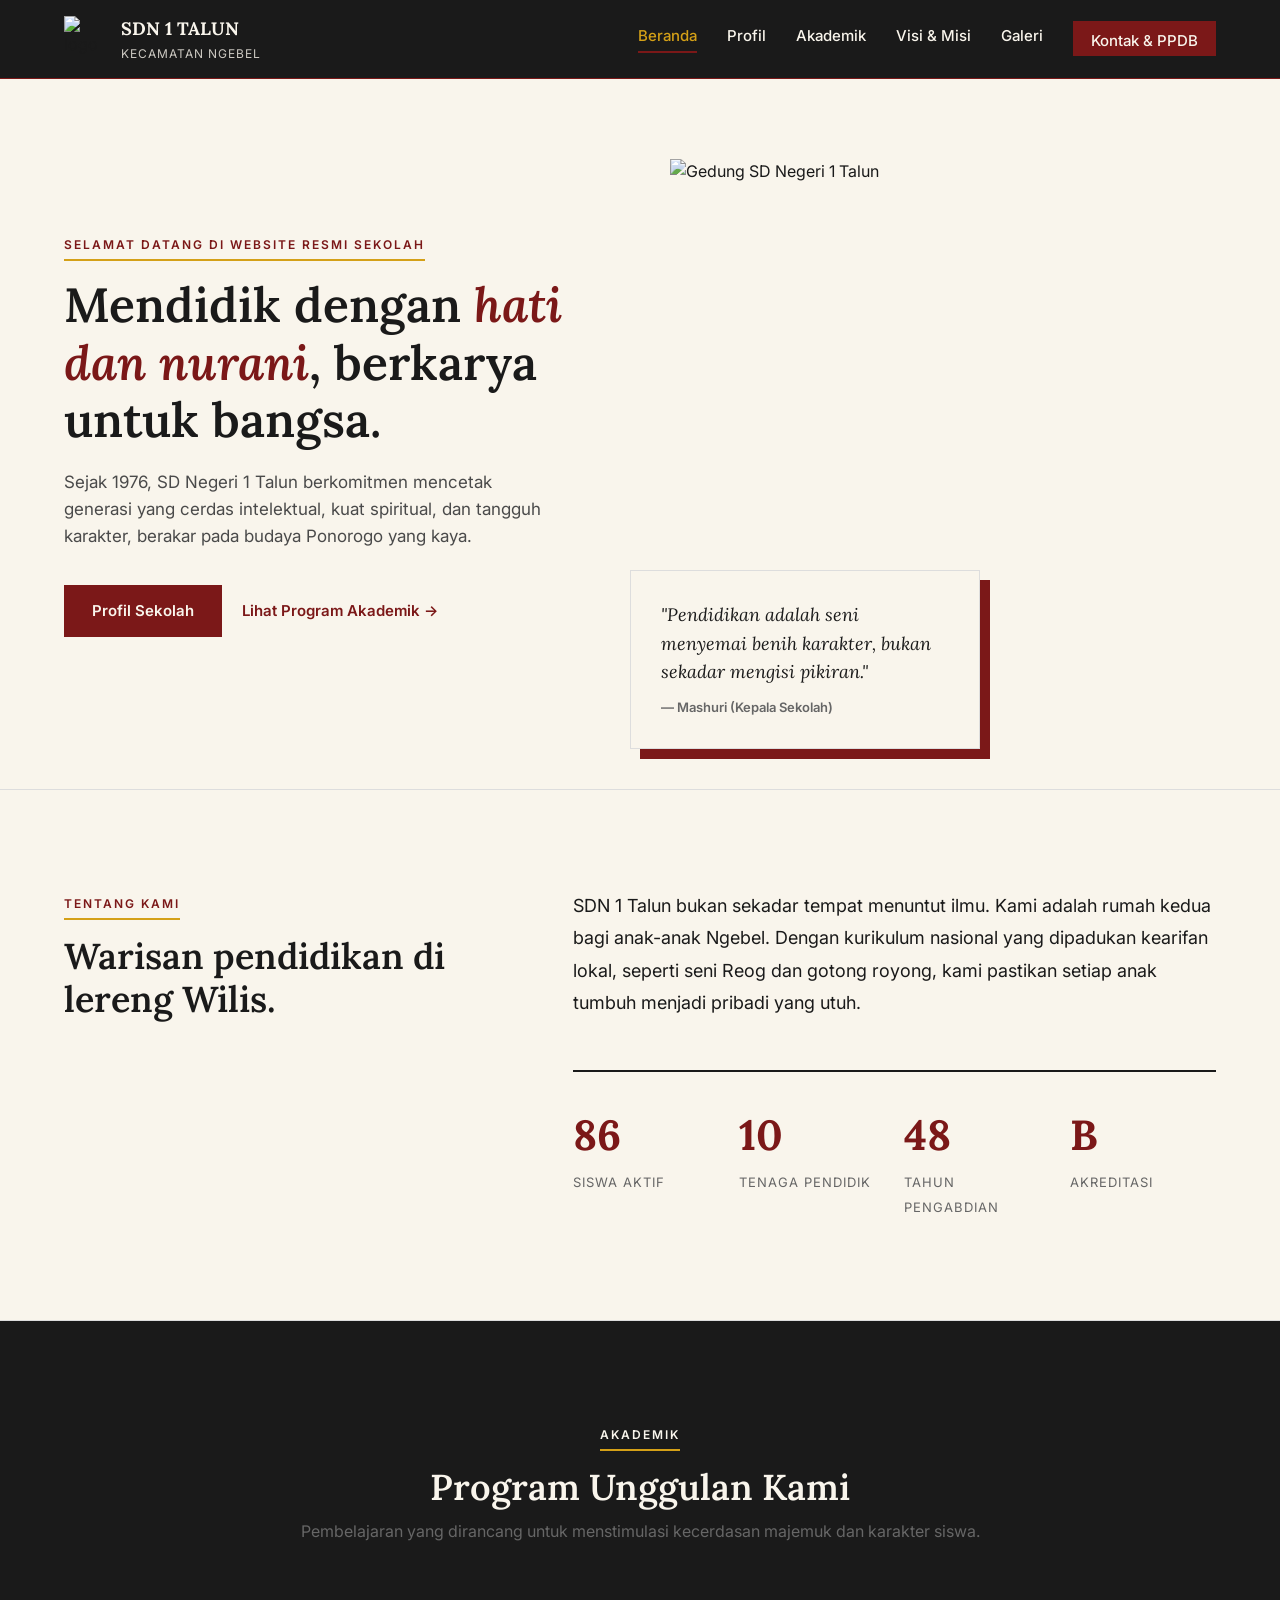
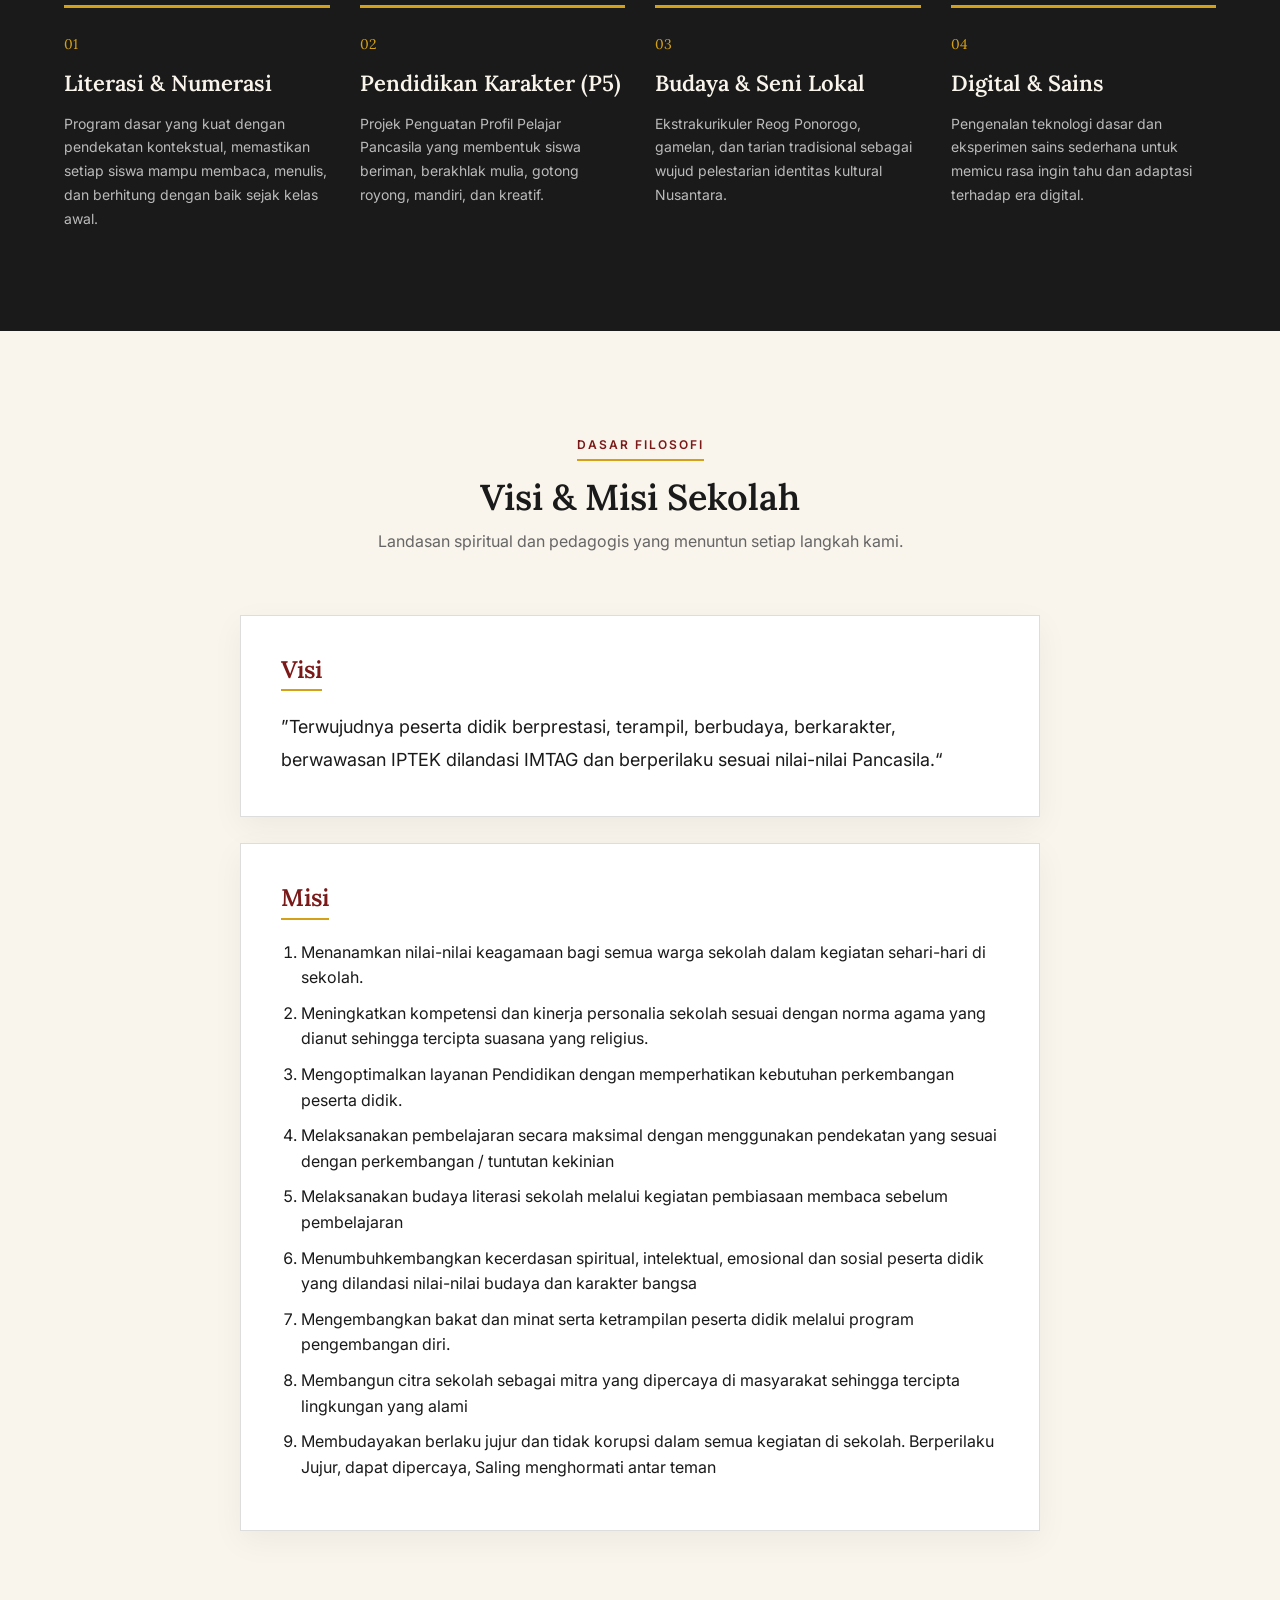
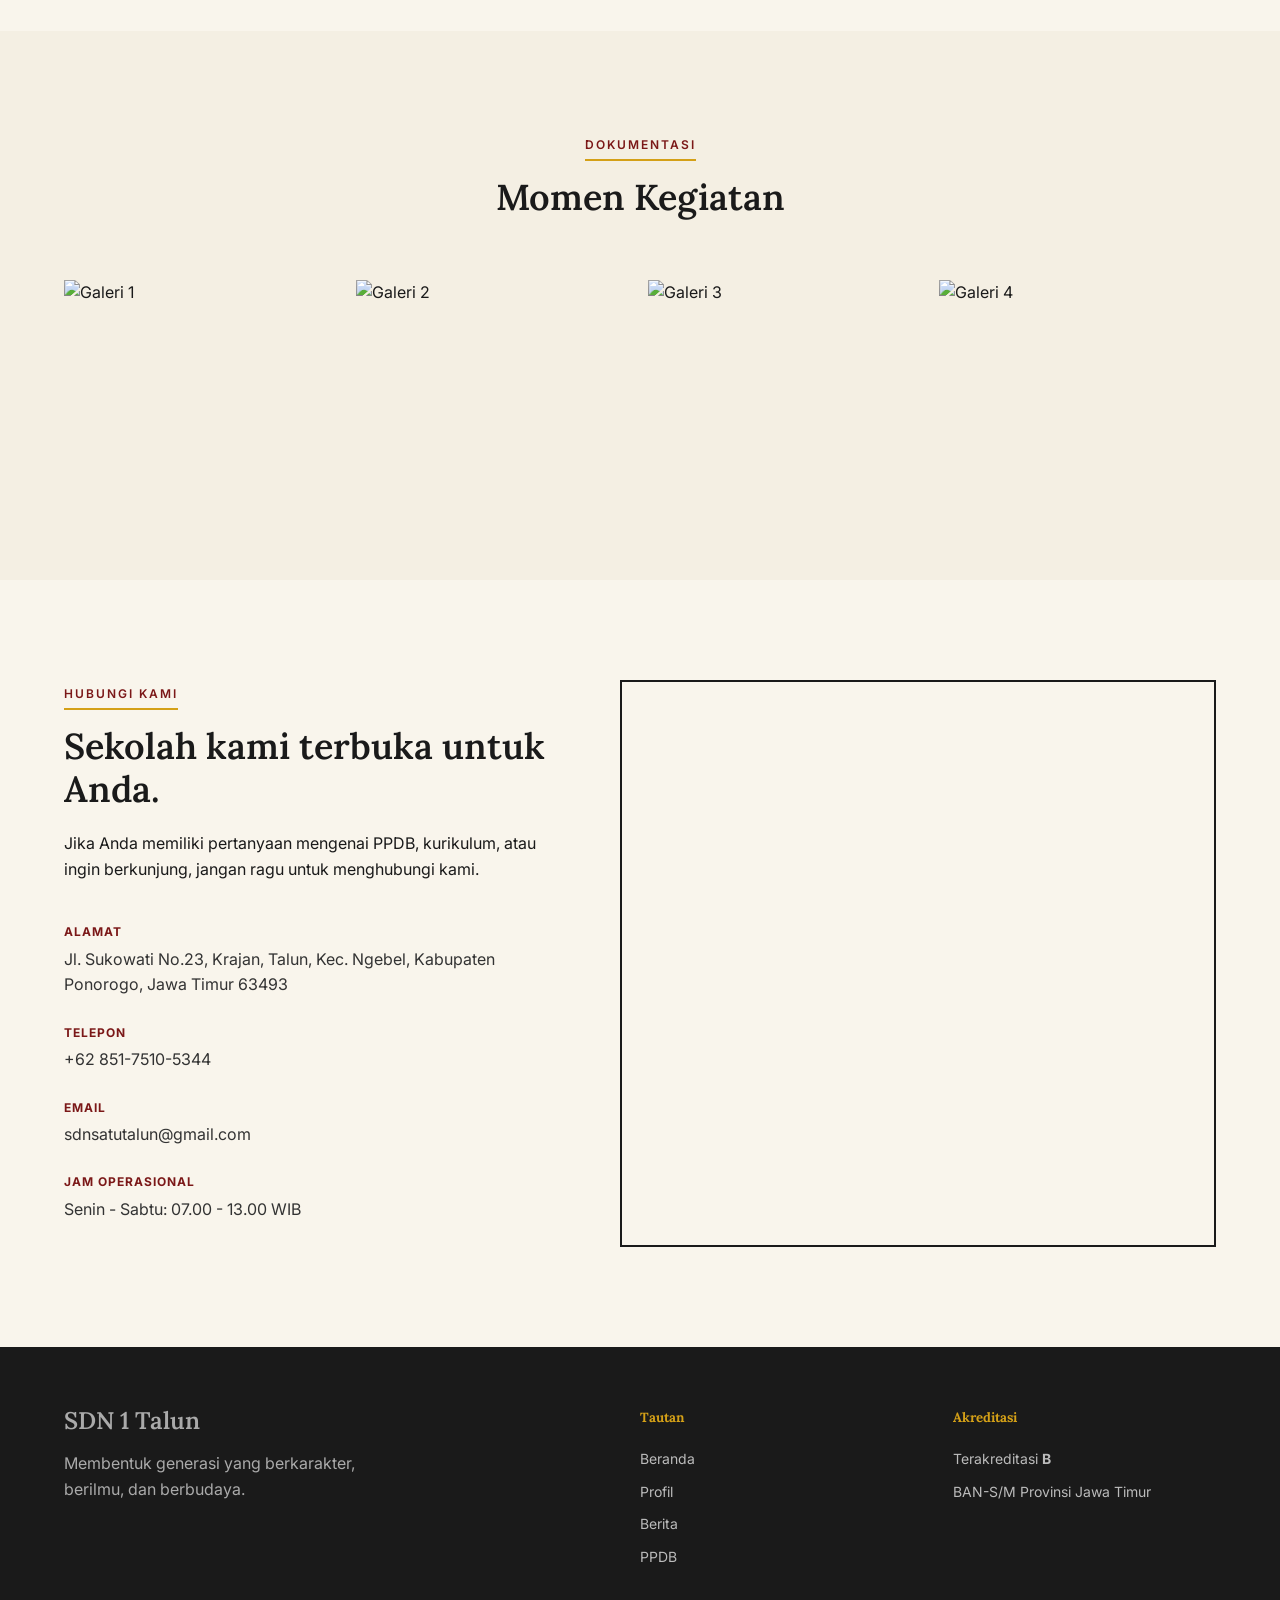
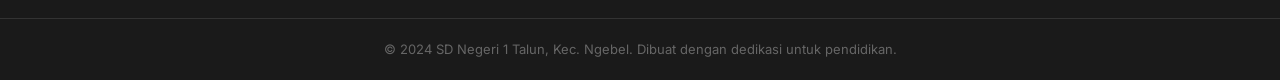
==== commit e295e581: "3" ====
--- a/index.html
+++ b/index.html
@@ -188,8 +188,8 @@
             </div>
             <div class="gallery-grid">
                 <div class="gallery-item"><img src="img/1.png" alt="Galeri 1"></div>
-                <div class="gallery-item"><img src="https://picsum.photos/seed/gal-2/600/400.jpg" alt="Galeri 2"></div>
-                <div class="gallery-item"><img src="https://picsum.photos/seed/gal-3/600/400.jpg" alt="Galeri 3"></div>
+                <div class="gallery-item"><img src="img/2.png" alt="Galeri 2"></div>
+                <div class="gallery-item"><img src="img/3.png" alt="Galeri 3"></div>
                 <div class="gallery-item"><img src="img/4.png" alt="Galeri 4"></div>
             </div>
         </div>
--- a/style.css
+++ b/style.css
@@ -12,10 +12,10 @@
 body {
     font-family: 'Inter', sans-serif;
     background-color: #F9F5EC;
-    /* Warna kertas/krem alami */
     color: #1A1A1A;
     line-height: 1.6;
     -webkit-font-smoothing: antialiased;
+    overflow-x: hidden; /* Mencegah scroll horizontal bug di mobile */
 }
 
 .container {
@@ -34,25 +34,20 @@
     color: inherit;
 }
 
+section[id] {
+    scroll-margin-top: 90px;
+}
+
 /* Typography */
-h1,
-h2,
-h3,
-h4,
-.footer-logo {
+h1, h2, h3, h4, .footer-logo {
     font-family: 'Lora', serif;
     font-weight: 600;
     line-height: 1.2;
     color: #1A1A1A;
 }
 
-.serif-italic {
-    font-style: italic;
-    color: #7B1818;
-}
-
-.eyebrow,
-.section-tag {
+.serif-italic { font-style: italic; color: #7B1818; }
+.eyebrow, .section-tag {
     font-size: 12px;
     text-transform: uppercase;
     letter-spacing: 2px;
@@ -68,7 +63,8 @@
 header {
     position: sticky;
     top: 0;
-    z-index: 100;
+    z-index: 1000; /* Tingkatkan z-index agar selalu di atas */
+    width: 100%;
 }
 
 .main-nav {
@@ -81,16 +77,16 @@
     justify-content: space-between;
     align-items: center;
     padding: 15px 0;
-    position: relative; /* Penting untuk posisi menu mobile */
+    position: relative;
 }
 
 .brand {
     display: flex;
     align-items: center;
     gap: 12px;
-}
-
-.brand-logo,
+    z-index: 1001; /* Logo tetap di atas saat menu mobile terbuka */
+}
+
 .brand img {
     width: 45px;
     height: 45px;
@@ -117,7 +113,7 @@
     letter-spacing: 1px;
 }
 
-/* Navigasi Desktop (Default) */
+/* Navigasi Desktop */
 .nav-links {
     display: flex;
     align-items: center;
@@ -133,13 +129,9 @@
     padding-bottom: 3px;
 }
 
-.nav-links a:hover {
+.nav-links a:hover, .nav-links a.active {
     color: #D4A017;
-    border-color: #D4A017;
-}
-
-.nav-links a.active {
-    color: #D4A017;
+    border-color: #7B1818;
 }
 
 .btn-nav-cta {
@@ -154,7 +146,7 @@
     color: #1A1A1A !important;
 }
 
-/* Elemen Mobile (Disembunyikan di Desktop) */
+/* Navigasi Mobile (Disembunyikan di Desktop) */
 .menu-toggle {
     display: none;
     flex-direction: column;
@@ -162,427 +154,100 @@
     background: none;
     border: none;
     cursor: pointer;
+    z-index: 1001;
 }
 
 .menu-toggle span {
     width: 25px;
     height: 3px;
-    background: #F9F5EC; /* Warna hamburger putih krem agar cocok dengan header gelap */
+    background: #F9F5EC;
+    transition: 0.3s;
 }
 
 .nav-links-mobile {
-    display: none; /* Disembunyikan di desktop */
+    display: none;
 }
 
 /* Hero */
-.hero {
-    padding: 80px 0;
-    border-bottom: 1px solid #ddd;
-}
-
-.hero-grid {
-    display: grid;
-    grid-template-columns: 1fr 1fr;
-    gap: 60px;
-    align-items: center;
-}
-
-.hero-text h1 {
-    font-size: 48px;
-    margin-bottom: 20px;
-}
-
-.hero-text p {
-    font-size: 17px;
-    color: #4A4A4A;
-    margin-bottom: 35px;
-    max-width: 90%;
-}
-
-.hero-actions {
-    display: flex;
-    gap: 20px;
-    align-items: center;
-}
-
-.btn-primary {
-    background: #7B1818;
-    color: #F9F5EC;
-    padding: 14px 28px;
-    font-weight: 600;
-    font-size: 15px;
-    transition: 0.2s;
-}
-
-.btn-primary:hover {
-    background: #1A1A1A;
-}
-
-.btn-text {
-    font-weight: 600;
-    color: #7B1818;
-    font-size: 15px;
-}
-
-.hero-visual {
-    position: relative;
-}
-
-.hero-img-main {
-    width: 100%;
-    height: 550px;
-    object-fit: cover;
-    filter: grayscale(20%);
-}
-
-.hero-quote-card {
-    position: absolute;
-    bottom: -40px;
-    left: -40px;
-    background: #F9F5EC;
-    padding: 30px;
-    max-width: 350px;
-    border: 1px solid #ddd;
-    box-shadow: 10px 10px 0 #7B1818;
-}
-
-.quote-text {
-    font-family: 'Lora', serif;
-    font-style: italic;
-    font-size: 18px;
-    margin-bottom: 10px;
-}
-
-.quote-author {
-    font-size: 13px;
-    font-weight: 600;
-    color: #666;
-}
-
-/* Intro / Stats */
-.intro-section {
-    padding: 100px 0;
-    border-bottom: 1px solid #ddd;
-}
-
-.intro-grid {
-    display: grid;
-    grid-template-columns: 1fr 1.5fr;
-    gap: 80px;
-}
-
-.intro-left h2 {
-    font-size: 36px;
-}
-
-.intro-right p {
-    font-size: 18px;
-    margin-bottom: 50px;
-    line-height: 1.8;
-}
-
-.stats-row {
-    display: grid;
-    grid-template-columns: repeat(4, 1fr);
-    gap: 20px;
-    border-top: 2px solid #1A1A1A;
-    padding-top: 30px;
-}
-
-.stat-num {
-    font-family: 'Lora', serif;
-    font-size: 42px;
-    font-weight: 700;
-    color: #7B1818;
-    display: block;
-}
-
-.stat-static {
-    font-family: 'Lora', serif;
-    font-size: 42px;
-    font-weight: 700;
-    color: #7B1818;
-    display: block;
-}
-
-.stat-label {
-    font-size: 13px;
-    text-transform: uppercase;
-    letter-spacing: 1px;
-    color: #666;
-}
+.hero { padding: 80px 0; border-bottom: 1px solid #ddd; }
+.hero-grid { display: grid; grid-template-columns: 1fr 1fr; gap: 60px; align-items: center; }
+.hero-text h1 { font-size: 48px; margin-bottom: 20px; }
+.hero-text p { font-size: 17px; color: #4A4A4A; margin-bottom: 35px; max-width: 90%; }
+.hero-actions { display: flex; gap: 20px; align-items: center; }
+.btn-primary { background: #7B1818; color: #F9F5EC; padding: 14px 28px; font-weight: 600; font-size: 15px; transition: 0.2s; }
+.btn-primary:hover { background: #1A1A1A; }
+.btn-text { font-weight: 600; color: #7B1818; font-size: 15px; }
+.hero-visual { position: relative; }
+.hero-img-main { width: 100%; height: 550px; object-fit: cover; filter: grayscale(20%); }
+.hero-quote-card { position: absolute; bottom: -40px; left: -40px; background: #F9F5EC; padding: 30px; max-width: 350px; border: 1px solid #ddd; box-shadow: 10px 10px 0 #7B1818; }
+.quote-text { font-family: 'Lora', serif; font-style: italic; font-size: 18px; margin-bottom: 10px; }
+.quote-author { font-size: 13px; font-weight: 600; color: #666; }
+
+/* Intro */
+.intro-section { padding: 100px 0; border-bottom: 1px solid #ddd; }
+.intro-grid { display: grid; grid-template-columns: 1fr 1.5fr; gap: 80px; }
+.intro-left h2 { font-size: 36px; }
+.intro-right p { font-size: 18px; margin-bottom: 50px; line-height: 1.8; }
+.stats-row { display: grid; grid-template-columns: repeat(4, 1fr); gap: 20px; border-top: 2px solid #1A1A1A; padding-top: 30px; }
+.stat-num, .stat-static { font-family: 'Lora', serif; font-size: 42px; font-weight: 700; color: #7B1818; display: block; }
+.stat-label { font-size: 13px; text-transform: uppercase; letter-spacing: 1px; color: #666; }
 
 /* Section Header */
-.section-header {
-    text-align: center;
-    margin-bottom: 60px;
-}
-
-.section-header h2 {
-    font-size: 36px;
-    margin-bottom: 10px;
-}
-
-.section-header p {
-    color: #666;
-    font-size: 16px;
-}
+.section-header { text-align: center; margin-bottom: 60px; }
+.section-header h2 { font-size: 36px; margin-bottom: 10px; }
+.section-header p { color: #666; font-size: 16px; }
 
 /* Academic */
-.academic-section {
-    padding: 100px 0;
-    background: #1A1A1A;
-    color: #F9F5EC;
-}
-
-.academic-section h2,
-.academic-section .section-tag {
-    color: #F9F5EC;
-}
-
-.academic-section .section-tag {
-    border-color: #D4A017;
-}
-
-.program-grid {
-    display: grid;
-    grid-template-columns: repeat(4, 1fr);
-    gap: 30px;
-}
-
-.program-item {
-    border-top: 3px solid #D4A017;
-    padding-top: 25px;
-}
-
-.program-num {
-    font-family: 'Lora', serif;
-    font-size: 14px;
-    color: #D4A017;
-    display: block;
-    margin-bottom: 15px;
-}
-
-.program-item h3 {
-    font-size: 22px;
-    margin-bottom: 15px;
-    color: #F9F5EC;
-}
-
-.program-item p {
-    font-size: 14px;
-    color: #bbb;
-    line-height: 1.7;
-}
-
-/* News */
-.news-section {
-    padding: 100px 0;
-}
-
-.news-grid {
-    display: grid;
-    grid-template-columns: 1.5fr 1fr;
-    gap: 50px;
-}
-
-.news-featured img {
-    height: 400px;
-    object-fit: cover;
-    margin-bottom: 20px;
-}
-
-.news-date {
-    font-size: 12px;
-    color: #7B1818;
-    font-weight: 600;
-    text-transform: uppercase;
-    letter-spacing: 1px;
-    display: block;
-    margin-bottom: 10px;
-}
-
-.news-featured h3 {
-    font-size: 28px;
-    margin-bottom: 15px;
-}
-
-.news-featured p {
-    color: #4A4A4A;
-    margin-bottom: 20px;
-}
-
-.news-list {
-    display: flex;
-    flex-direction: column;
-    gap: 30px;
-    border-left: 1px solid #ddd;
-    padding-left: 40px;
-}
-
-.news-item {
-    padding-bottom: 30px;
-    border-bottom: 1px solid #ddd;
-}
-
-.news-item:last-child {
-    border-bottom: none;
-}
-
-.news-item h4 {
-    font-size: 20px;
-    margin: 10px 0;
-}
-
-.news-item p {
-    font-size: 14px;
-    color: #4A4A4A;
-}
+.academic-section { padding: 100px 0; background: #1A1A1A; color: #F9F5EC; }
+.academic-section h2, .academic-section .section-tag { color: #F9F5EC; }
+.academic-section .section-tag { border-color: #D4A017; }
+.program-grid { display: grid; grid-template-columns: repeat(4, 1fr); gap: 30px; }
+.program-item { border-top: 3px solid #D4A017; padding-top: 25px; }
+.program-num { font-family: 'Lora', serif; font-size: 14px; color: #D4A017; display: block; margin-bottom: 15px; }
+.program-item h3 { font-size: 22px; margin-bottom: 15px; color: #F9F5EC; }
+.program-item p { font-size: 14px; color: #bbb; line-height: 1.7; }
+
+/* Visi Misi */
+.vm-section { padding: 100px 0; }
+.vm-grid { display: grid; grid-template-columns: 1fr; max-width: 800px; margin: 0 auto; }
+.vm-card { background: #fff; padding: 40px; border: 1px solid #ddd; box-shadow: 0 10px 30px rgba(0,0,0,0.05); }
+.vm-card h3 { font-size: 24px; margin-bottom: 20px; color: #7B1818; border-bottom: 2px solid #D4A017; display: inline-block; padding-bottom: 5px;}
+.vm-card p { font-size: 18px; line-height: 1.8; }
+.vm-card ol { padding-left: 20px; }
+.vm-card ol li { margin-bottom: 10px; font-size: 16px; }
 
 /* Gallery */
-.gallery-section {
-    padding: 100px 0;
-    background: #F4EFE3;
-}
-
-.gallery-grid {
-    display: grid;
-    grid-template-columns: repeat(3, 1fr);
-    grid-auto-rows: 250px;
-    gap: 20px;
-}
-
-.gallery-item {
-    overflow: hidden;
-    aspect-ratio: 3/2;
-}
-
-.gallery-item img {
-    width: 100%;
-    height: 100%;
-    object-fit: cover;
-    transition: transform 0.5s;
-}
-
-.gallery-item:hover img {
-    transform: scale(1.05);
-}
-
-.gallery-tall {
-    grid-row: span 2;
-}
-
-.gallery-wide {
-    grid-column: span 2;
-}
+.gallery-section { padding: 100px 0; background: #F4EFE3; }
+.gallery-grid { display: grid; grid-template-columns: repeat(4, 1fr); grid-auto-rows: 200px; gap: 15px; }
+.gallery-item { overflow: hidden; }
+.gallery-item img { width: 100%; height: 100%; object-fit: cover; transition: transform 0.5s; }
+.gallery-item:hover img { transform: scale(1.05); }
 
 /* Contact */
-.contact-section {
-    padding: 100px 0;
-}
-
-.contact-grid {
-    display: grid;
-    grid-template-columns: 1fr 1.2fr;
-    gap: 60px;
-}
-
-.contact-info h2 {
-    font-size: 36px;
-    margin-bottom: 20px;
-}
-
-.contact-list {
-    list-style: none;
-    margin-top: 40px;
-}
-
-.contact-list li {
-    margin-bottom: 25px;
-    display: flex;
-    flex-direction: column;
-}
-
-.contact-list strong {
-    font-size: 12px;
-    text-transform: uppercase;
-    letter-spacing: 1px;
-    color: #7B1818;
-    margin-bottom: 5px;
-}
-
-.contact-list span {
-    font-size: 16px;
-    color: #333;
-}
-
-.map-frame {
-    height: 100%;
-    min-height: 400px;
-    border: 2px solid #1A1A1A;
-}
-
-.map-frame iframe {
-    width: 100%;
-    height: 100%;
-    border: 0;
-}
+.contact-section { padding: 100px 0; }
+.contact-grid { display: grid; grid-template-columns: 1fr 1.2fr; gap: 60px; }
+.contact-info h2 { font-size: 36px; margin-bottom: 20px; }
+.contact-list { list-style: none; margin-top: 40px; }
+.contact-list li { margin-bottom: 25px; display: flex; flex-direction: column; }
+.contact-list strong { font-size: 12px; text-transform: uppercase; letter-spacing: 1px; color: #7B1818; margin-bottom: 5px; }
+.contact-list span, .contact-list a { font-size: 16px; color: #333; }
+.map-frame { height: 100%; min-height: 400px; border: 2px solid #1A1A1A; }
+.map-frame iframe { width: 100%; height: 100%; border: 0; }
 
 /* Footer */
-footer {
-    background: #1A1A1A;
-    color: #F9F5EC;
-    padding-top: 60px;
-}
-
-.footer-inner {
-    display: grid;
-    grid-template-columns: 2fr 1fr 1fr;
-    gap: 50px;
-    padding-bottom: 40px;
-}
-
-.footer-logo {
-    font-size: 24px;
-    margin-bottom: 15px;
-    color: #F9F5EC;
-}
-
-.footer-brand p {
-    color: #aaa;
-    max-width: 300px;
-}
-
-.footer-links h5 {
-    font-family: 'Lora', serif;
-    margin-bottom: 20px;
-    color: #D4A017;
-}
-
-.footer-links a,
-.footer-links span {
-    display: block;
-    color: #bbb;
-    margin-bottom: 10px;
-    font-size: 14px;
-}
-
-.footer-links a:hover {
-    color: #F9F5EC;
-}
-
-.footer-bottom {
-    border-top: 1px solid #333;
-    padding: 20px 0;
-}
-
-.footer-bottom p {
-    font-size: 13px;
-    color: #666;
-    text-align: center;
-}
-
-/* Responsive */
+footer { background: #1A1A1A; color: #F9F5EC; padding-top: 60px; }
+.footer-inner { display: grid; grid-template-columns: 2fr 1fr 1fr; gap: 50px; padding-bottom: 40px; }
+.footer-logo { font-size: 24px; margin-bottom: 15px; color: #F9F5EC; }
+.footer-brand p { color: #aaa; max-width: 300px; }
+.footer-links h5 { font-family: 'Lora', serif; margin-bottom: 20px; color: #D4A017; }
+.footer-links a, .footer-links span { display: block; color: #bbb; margin-bottom: 10px; font-size: 14px; }
+.footer-links a:hover { color: #F9F5EC; }
+.footer-bottom { border-top: 1px solid #333; padding: 20px 0; }
+.footer-bottom p { font-size: 13px; color: #666; text-align: center; }
+
+/* ========================================= */
+/* RESPONSIVE MOBILE (MAX-WIDTH: 900px)      */
+/* ========================================= */
 @media (max-width: 900px) {
     /* Sembunyikan menu desktop */
     .nav-links {
@@ -594,45 +259,56 @@
         display: flex;
     }
 
-    /* Gaya menu mobile saat dibuka */
+    /* Gaya menu mobile (Dropdown) */
     .nav-links-mobile {
         position: absolute;
         top: 100%;
         left: 0;
         width: 100%;
-        background: #1A1A1A; /* Samakan dengan header */
+        background: #F9F5EC;
         flex-direction: column;
         padding: 20px;
         gap: 15px;
-        border-bottom: 3px solid #7B1818;
-        border-top: 1px solid #333;
+        border-bottom: 4px solid #7B1818;
         display: none;
-        z-index: 99;
-    }
-
+        z-index: 999;
+        box-shadow: 0 10px 20px rgba(0,0,0,0.2);
+    }
+
+    /* Saat menu mobile aktif (diklik) */
     .nav-links-mobile.active {
-        display: flex; /* Muncul saat hamburger diklik */
+        display: flex;
     }
 
     .nav-links-mobile a {
         font-size: 16px;
         font-weight: 500;
-        color: #F9F5EC;
-        padding: 10px 0;
-        border-bottom: 1px solid #333;
-    }
-
-    .nav-links-mobile a.active {
-        color: #D4A017;
+        color: #1A1A1A; /* Warna teks gelap */
+        padding: 12px 0;
+        border-bottom: 1px solid #ddd;
+    }
+
+    .nav-links-mobile a:hover, .nav-links-mobile a.active {
+        color: #7B1818;
     }
 
     .nav-links-mobile .btn-nav-cta {
         margin-top: 10px;
         text-align: center;
         border-bottom: none !important;
-    }
-}
-
-section[id] {
-    scroll-margin-top: 90px; /* Memberi jarak agar tidak tertutup header saat di-scroll */
+        background: #7B1818;
+        color: #F9F5EC !important;
+    }
+
+    /* Layout Lainnya */
+    .hero-grid, .intro-grid, .contact-grid, .footer-inner {
+        grid-template-columns: 1fr;
+        gap: 40px;
+    }
+    .hero-text h1 { font-size: 36px; }
+    .hero-quote-card { left: 0; bottom: -20px; box-shadow: 5px 5px 0 #7B1818; }
+    .stats-row { grid-template-columns: 1fr 1fr; gap: 30px; }
+    .program-grid { grid-template-columns: 1fr 1fr; }
+    .gallery-grid { grid-template-columns: 1fr 1fr; }
+    .vm-card { padding: 25px; }
 }
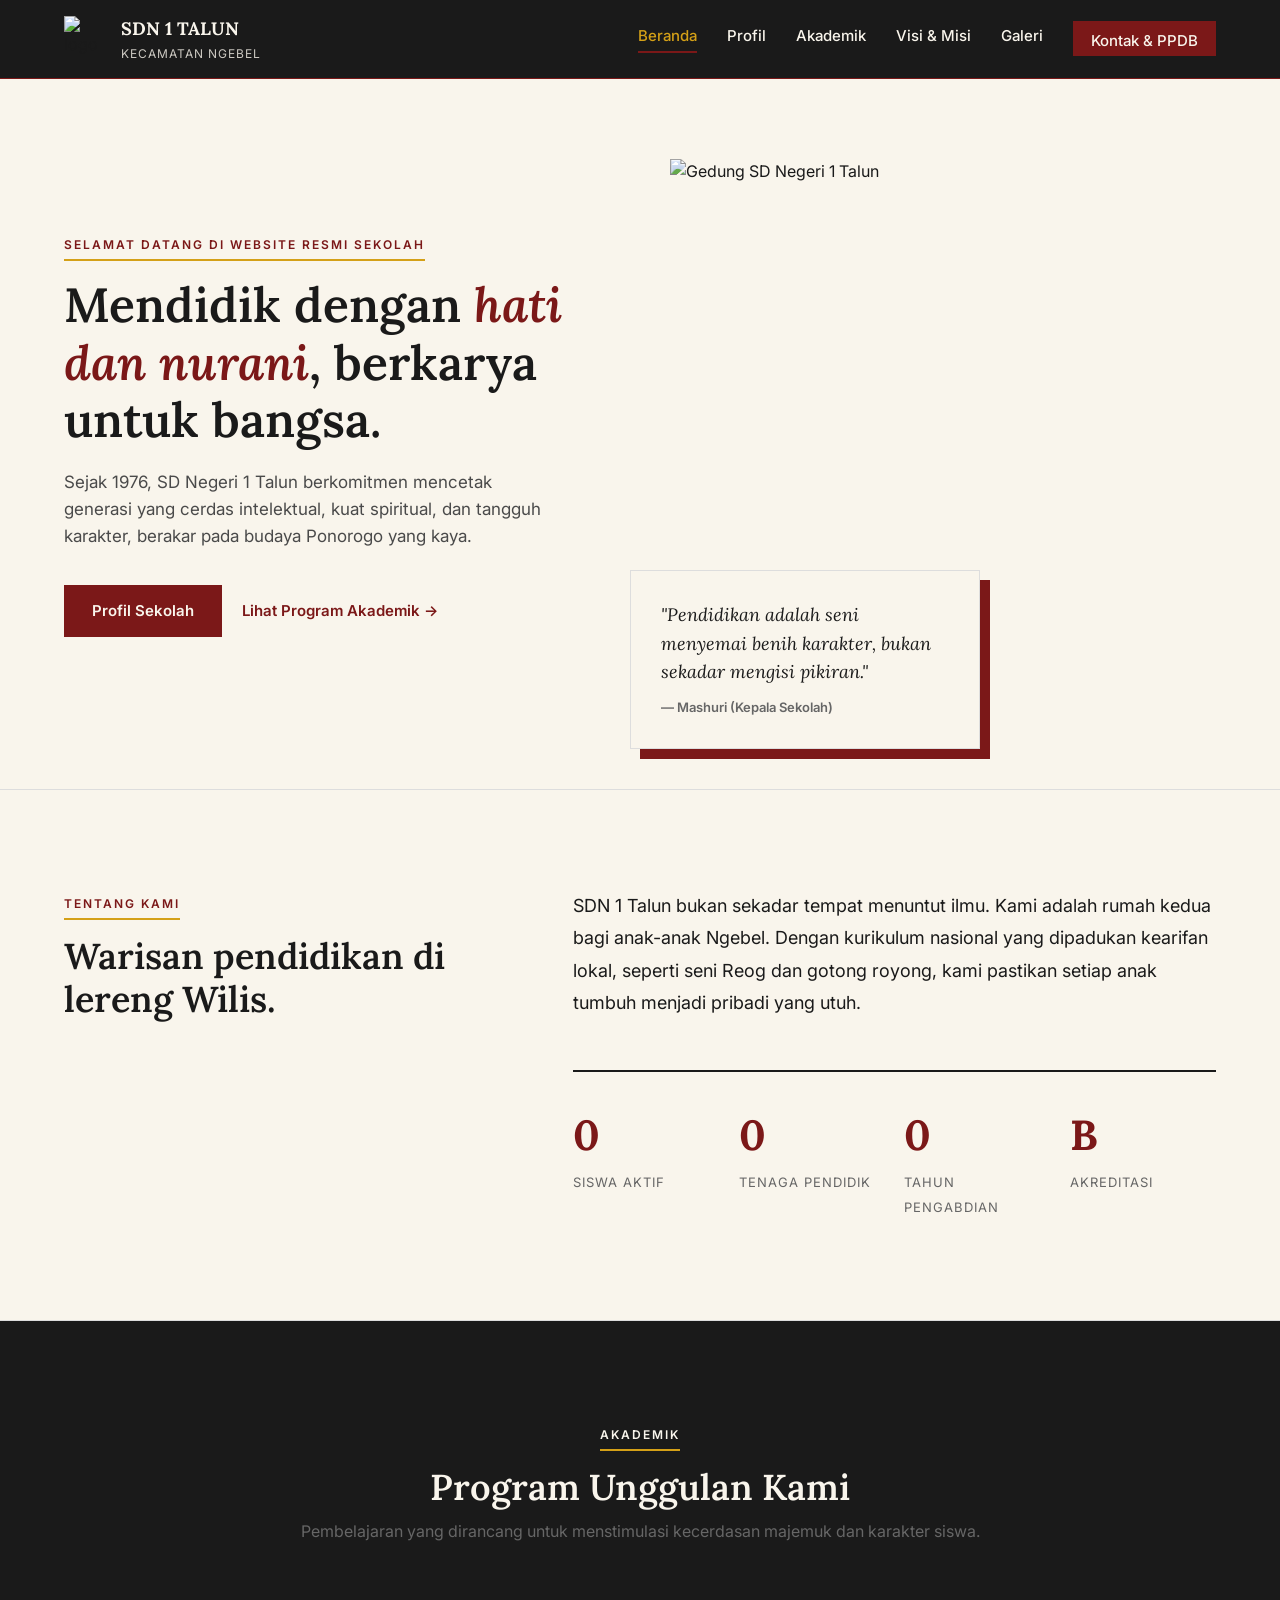
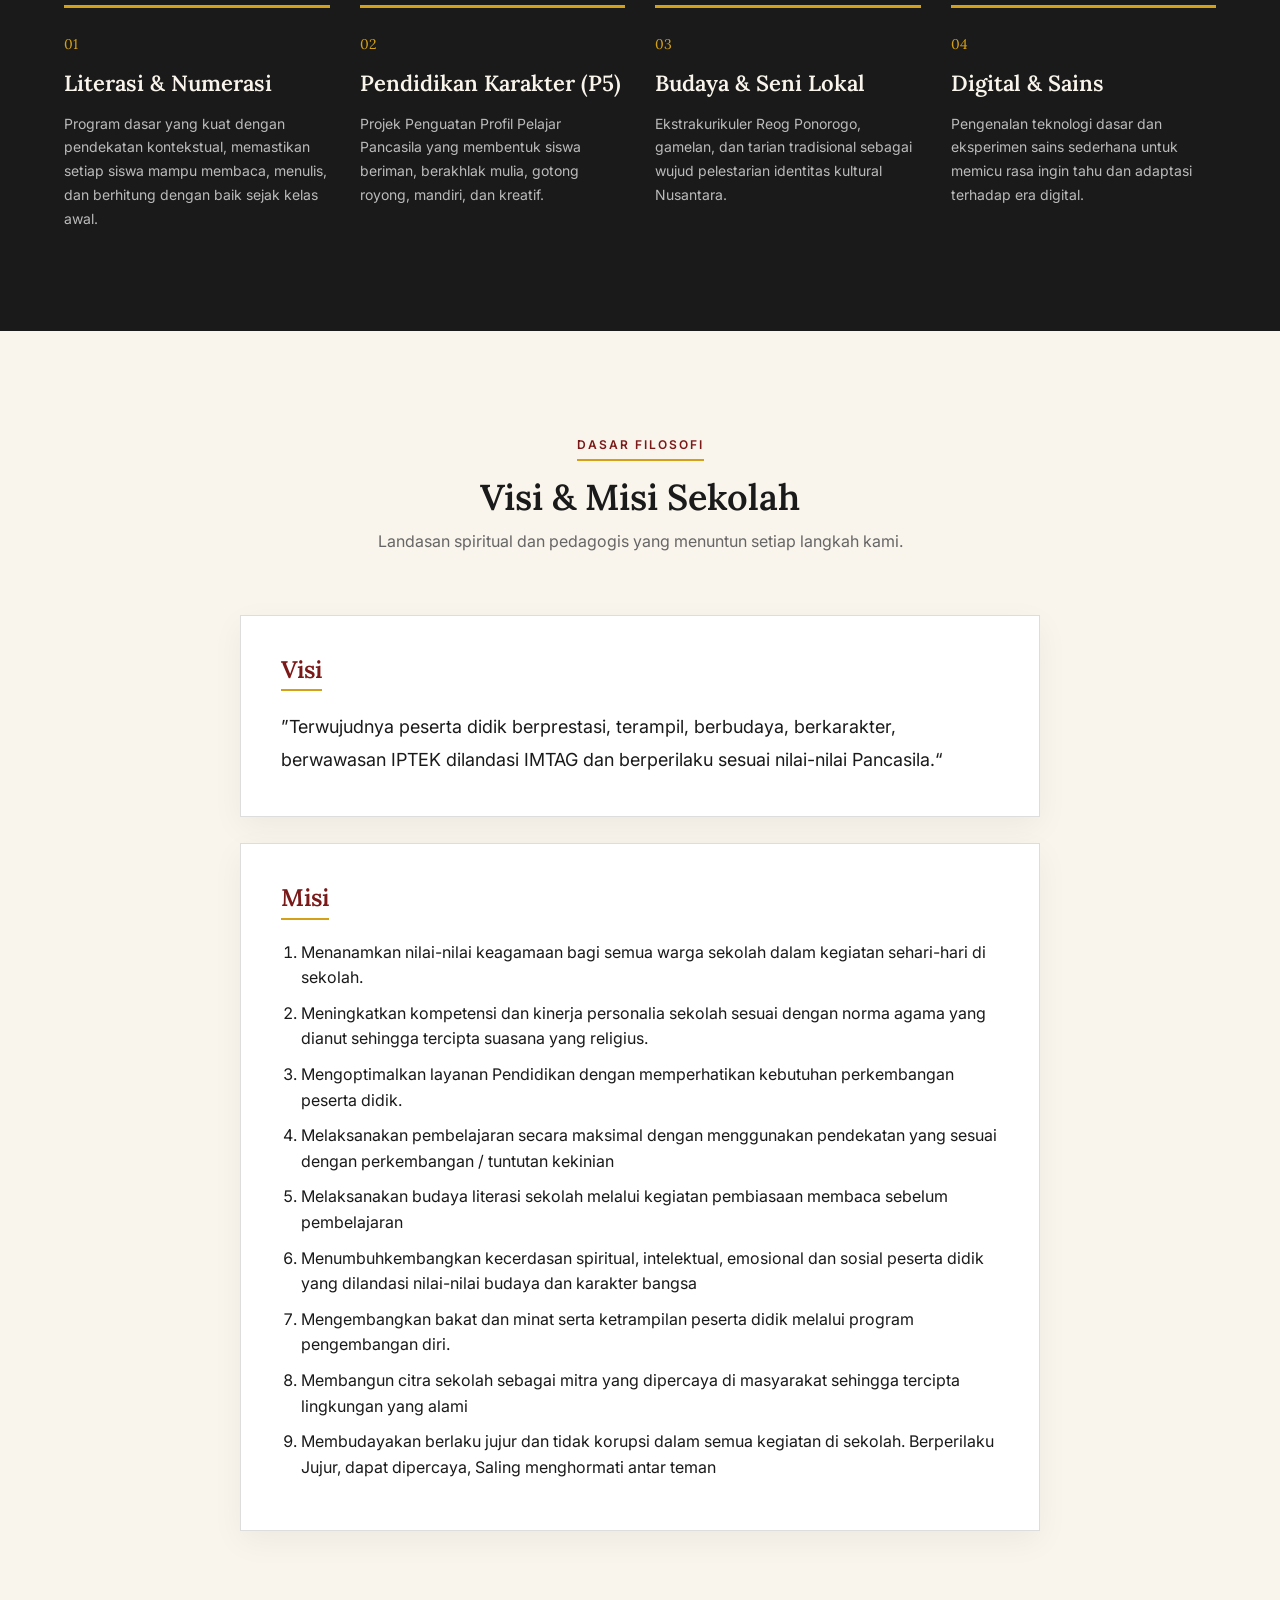
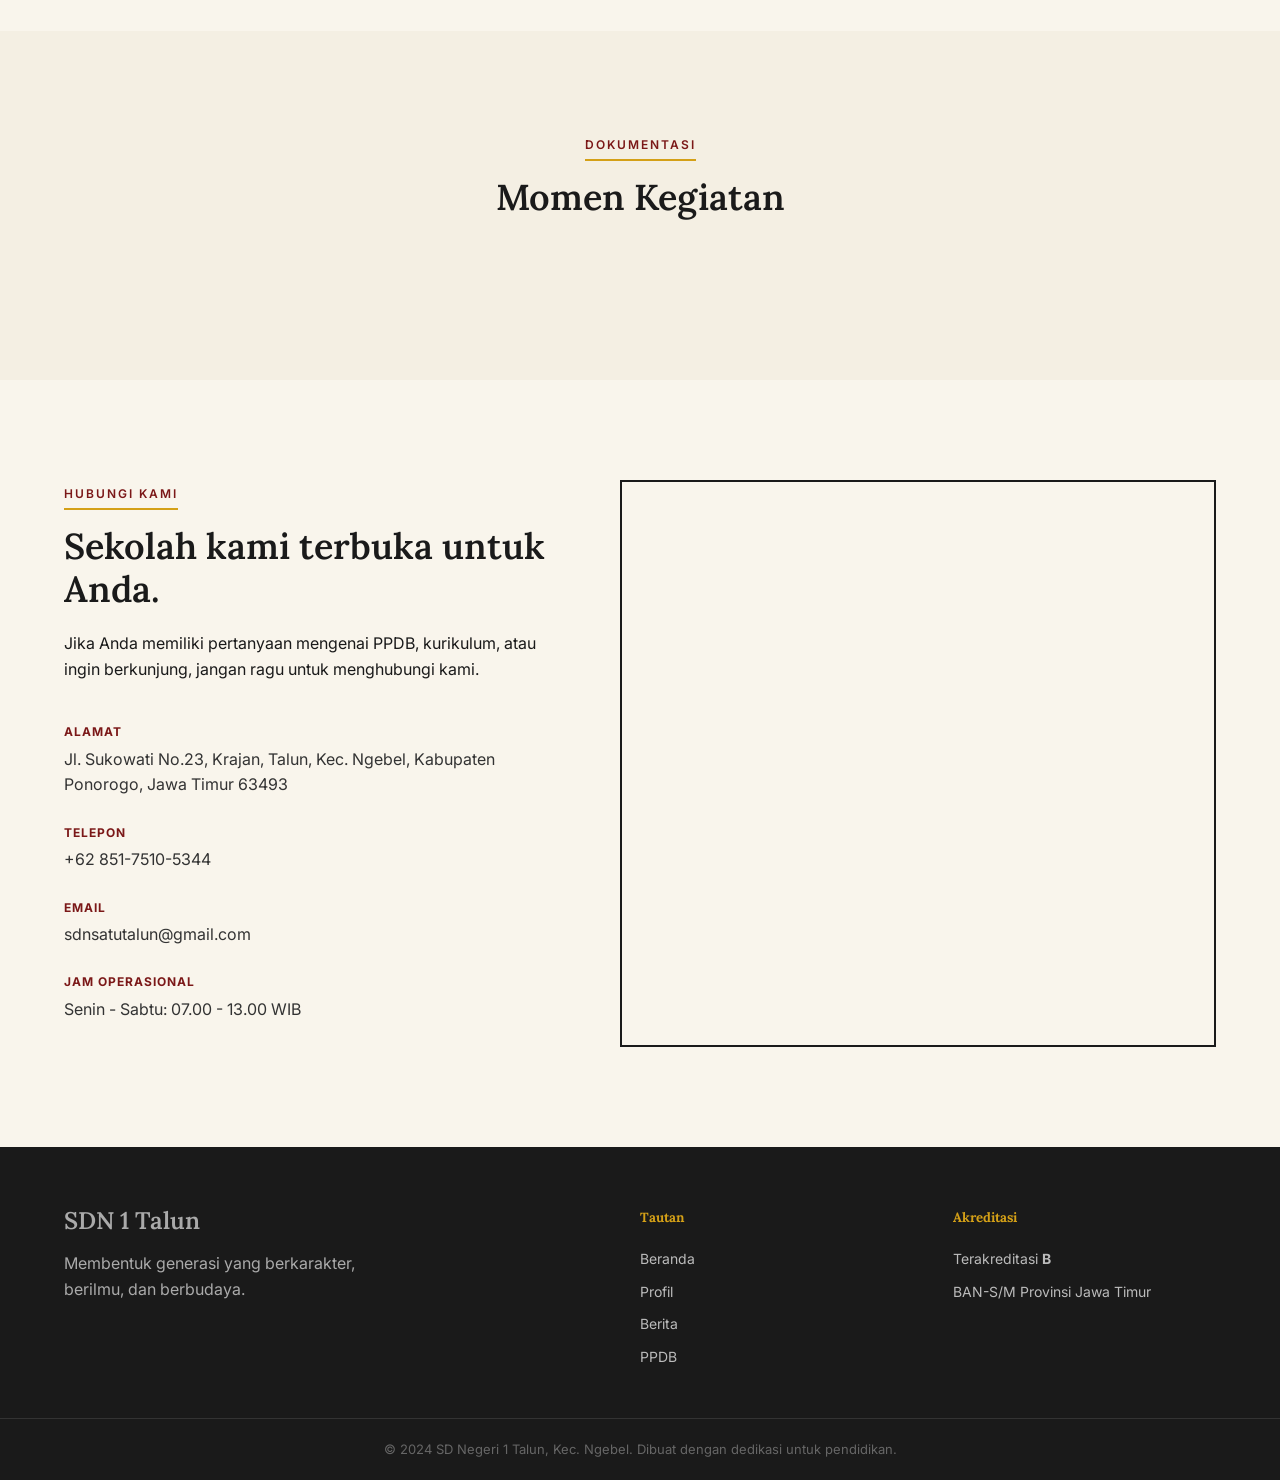
==== commit e4215495: "4" ====
--- a/index.html
+++ b/index.html
@@ -5,7 +5,9 @@
     <meta charset="UTF-8">
     <meta name="viewport" content="width=device-width, initial-scale=1.0">
     <title>SDN 1 Talun</title>
-    <link rel="shortcut icon" href="https://lh3.googleusercontent.com/sitesv/AG8ngQW7GklNmcKKtQBX5Lgb2UKwhSFupmCoZpFUSxLB5iozH2y2xm9ME1MbkdVJCgBloMUy9-TXyfhgoiQjGH1MMl_TAumVVAb2gvNO-2wnXUWVlOfq5D2-EksTHx06uzEtMQPNWbecD0_1a_1GpFLOr49KL2BVIR-3H0PuNP_QY51zDj7vBJxDh_puuyi-u-I=w16383" type="image/x-icon">
+    <link rel="shortcut icon"
+        href="https://lh3.googleusercontent.com/sitesv/AG8ngQW7GklNmcKKtQBX5Lgb2UKwhSFupmCoZpFUSxLB5iozH2y2xm9ME1MbkdVJCgBloMUy9-TXyfhgoiQjGH1MMl_TAumVVAb2gvNO-2wnXUWVlOfq5D2-EksTHx06uzEtMQPNWbecD0_1a_1GpFLOr49KL2BVIR-3H0PuNP_QY51zDj7vBJxDh_puuyi-u-I=w16383"
+        type="image/x-icon">
     <link rel="preconnect" href="https://fonts.googleapis.com">
     <link rel="preconnect" href="https://fonts.gstatic.com" crossorigin>
     <link
@@ -21,7 +23,8 @@
         <div class="main-nav">
             <div class="container nav-inner">
                 <a href="#" class="brand">
-                    <img src="https://lh3.googleusercontent.com/sitesv/AG8ngQW7GklNmcKKtQBX5Lgb2UKwhSFupmCoZpFUSxLB5iozH2y2xm9ME1MbkdVJCgBloMUy9-TXyfhgoiQjGH1MMl_TAumVVAb2gvNO-2wnXUWVlOfq5D2-EksTHx06uzEtMQPNWbecD0_1a_1GpFLOr49KL2BVIR-3H0PuNP_QY51zDj7vBJxDh_puuyi-u-I=w16383" alt="logo">
+                    <img src="https://lh3.googleusercontent.com/sitesv/AG8ngQW7GklNmcKKtQBX5Lgb2UKwhSFupmCoZpFUSxLB5iozH2y2xm9ME1MbkdVJCgBloMUy9-TXyfhgoiQjGH1MMl_TAumVVAb2gvNO-2wnXUWVlOfq5D2-EksTHx06uzEtMQPNWbecD0_1a_1GpFLOr49KL2BVIR-3H0PuNP_QY51zDj7vBJxDh_puuyi-u-I=w16383"
+                        alt="logo">
                     <div class="brand-text">
                         <span class="brand-name">SDN 1 TALUN</span>
                         <span class="brand-sub">Kecamatan Ngebel</span>
@@ -85,19 +88,20 @@
                 </div>
                 <div class="intro-right">
                     <p>SDN 1 Talun bukan sekadar tempat menuntut ilmu. Kami adalah rumah kedua bagi anak-anak Ngebel.
-                        Dengan kurikulum nasional yang dipadukan kearifan lokal, seperti seni Reog dan gotong royong, kami
+                        Dengan kurikulum nasional yang dipadukan kearifan lokal, seperti seni Reog dan gotong royong,
+                        kami
                         pastikan setiap anak tumbuh menjadi pribadi yang utuh.</p>
                     <div class="stats-row">
                         <div class="stat-item">
-                            <span class="stat-num" data-target="136">0</span>
+                            <span class="stat-num" data-stat="siswaAktif">0</span>
                             <span class="stat-label">Siswa Aktif</span>
                         </div>
                         <div class="stat-item">
-                            <span class="stat-num" data-target="10">0</span>
+                            <span class="stat-num" data-stat="guruAktif">0</span>
                             <span class="stat-label">Tenaga Pendidik</span>
                         </div>
                         <div class="stat-item">
-                            <span class="stat-num" data-target="48">0</span>
+                            <span class="stat-num" data-stat="tahunPengabdian">0</span>
                             <span class="stat-label">Tahun Pengabdian</span>
                         </div>
                         <div class="stat-item">
@@ -159,20 +163,30 @@
             <div class="vm-grid">
                 <div class="vm-card">
                     <h3>Visi</h3>
-                    <p>”Terwujudnya peserta didik berprestasi, terampil, berbudaya, berkarakter, berwawasan IPTEK dilandasi IMTAG dan berperilaku sesuai nilai-nilai Pancasila.“ </p>
+                    <p>”Terwujudnya peserta didik berprestasi, terampil, berbudaya, berkarakter, berwawasan IPTEK
+                        dilandasi IMTAG dan berperilaku sesuai nilai-nilai Pancasila.“ </p>
                 </div><br>
                 <div class="vm-card">
                     <h3>Misi</h3>
                     <ol>
-                        <li>Menanamkan nilai-nilai keagamaan bagi semua warga sekolah dalam kegiatan sehari-hari di sekolah.</li>
-                        <li>Meningkatkan kompetensi dan kinerja personalia sekolah sesuai dengan norma agama yang dianut sehingga tercipta suasana yang religius.</li>
-                        <li>Mengoptimalkan layanan Pendidikan dengan memperhatikan kebutuhan perkembangan peserta didik.</li>
-                        <li>Melaksanakan pembelajaran secara maksimal dengan menggunakan pendekatan yang sesuai dengan perkembangan / tuntutan kekinian</li>
-                        <li>Melaksanakan budaya literasi sekolah melalui kegiatan pembiasaan membaca sebelum pembelajaran</li>
-                        <li>Menumbuhkembangkan kecerdasan spiritual, intelektual, emosional dan sosial peserta didik yang dilandasi nilai-nilai budaya dan karakter bangsa</li>
-                        <li>Mengembangkan bakat dan minat serta ketrampilan peserta didik melalui program pengembangan diri.</li>
-                        <li>Membangun citra sekolah sebagai mitra yang dipercaya di masyarakat sehingga tercipta lingkungan yang alami</li>
-                        <li>Membudayakan berlaku jujur dan tidak korupsi dalam semua kegiatan di sekolah. Berperilaku Jujur, dapat dipercaya, Saling menghormati antar teman</li>
+                        <li>Menanamkan nilai-nilai keagamaan bagi semua warga sekolah dalam kegiatan sehari-hari di
+                            sekolah.</li>
+                        <li>Meningkatkan kompetensi dan kinerja personalia sekolah sesuai dengan norma agama yang dianut
+                            sehingga tercipta suasana yang religius.</li>
+                        <li>Mengoptimalkan layanan Pendidikan dengan memperhatikan kebutuhan perkembangan peserta didik.
+                        </li>
+                        <li>Melaksanakan pembelajaran secara maksimal dengan menggunakan pendekatan yang sesuai dengan
+                            perkembangan / tuntutan kekinian</li>
+                        <li>Melaksanakan budaya literasi sekolah melalui kegiatan pembiasaan membaca sebelum
+                            pembelajaran</li>
+                        <li>Menumbuhkembangkan kecerdasan spiritual, intelektual, emosional dan sosial peserta didik
+                            yang dilandasi nilai-nilai budaya dan karakter bangsa</li>
+                        <li>Mengembangkan bakat dan minat serta ketrampilan peserta didik melalui program pengembangan
+                            diri.</li>
+                        <li>Membangun citra sekolah sebagai mitra yang dipercaya di masyarakat sehingga tercipta
+                            lingkungan yang alami</li>
+                        <li>Membudayakan berlaku jujur dan tidak korupsi dalam semua kegiatan di sekolah. Berperilaku
+                            Jujur, dapat dipercaya, Saling menghormati antar teman</li>
                     </ol>
                 </div>
             </div>
@@ -186,11 +200,7 @@
                 <span class="section-tag">Dokumentasi</span>
                 <h2>Momen Kegiatan</h2>
             </div>
-            <div class="gallery-grid">
-                <div class="gallery-item"><img src="img/1.png" alt="Galeri 1"></div>
-                <div class="gallery-item"><img src="img/2.png" alt="Galeri 2"></div>
-                <div class="gallery-item"><img src="img/3.png" alt="Galeri 3"></div>
-                <div class="gallery-item"><img src="img/4.png" alt="Galeri 4"></div>
+            <div class="gallery-grid" id="gallery-container">
             </div>
         </div>
     </section>
@@ -260,6 +270,7 @@
     </footer>
 
     <script src="script.js"></script>
+    <script type="module" src="admin.js"></script>
 </body>
 
 </html>
